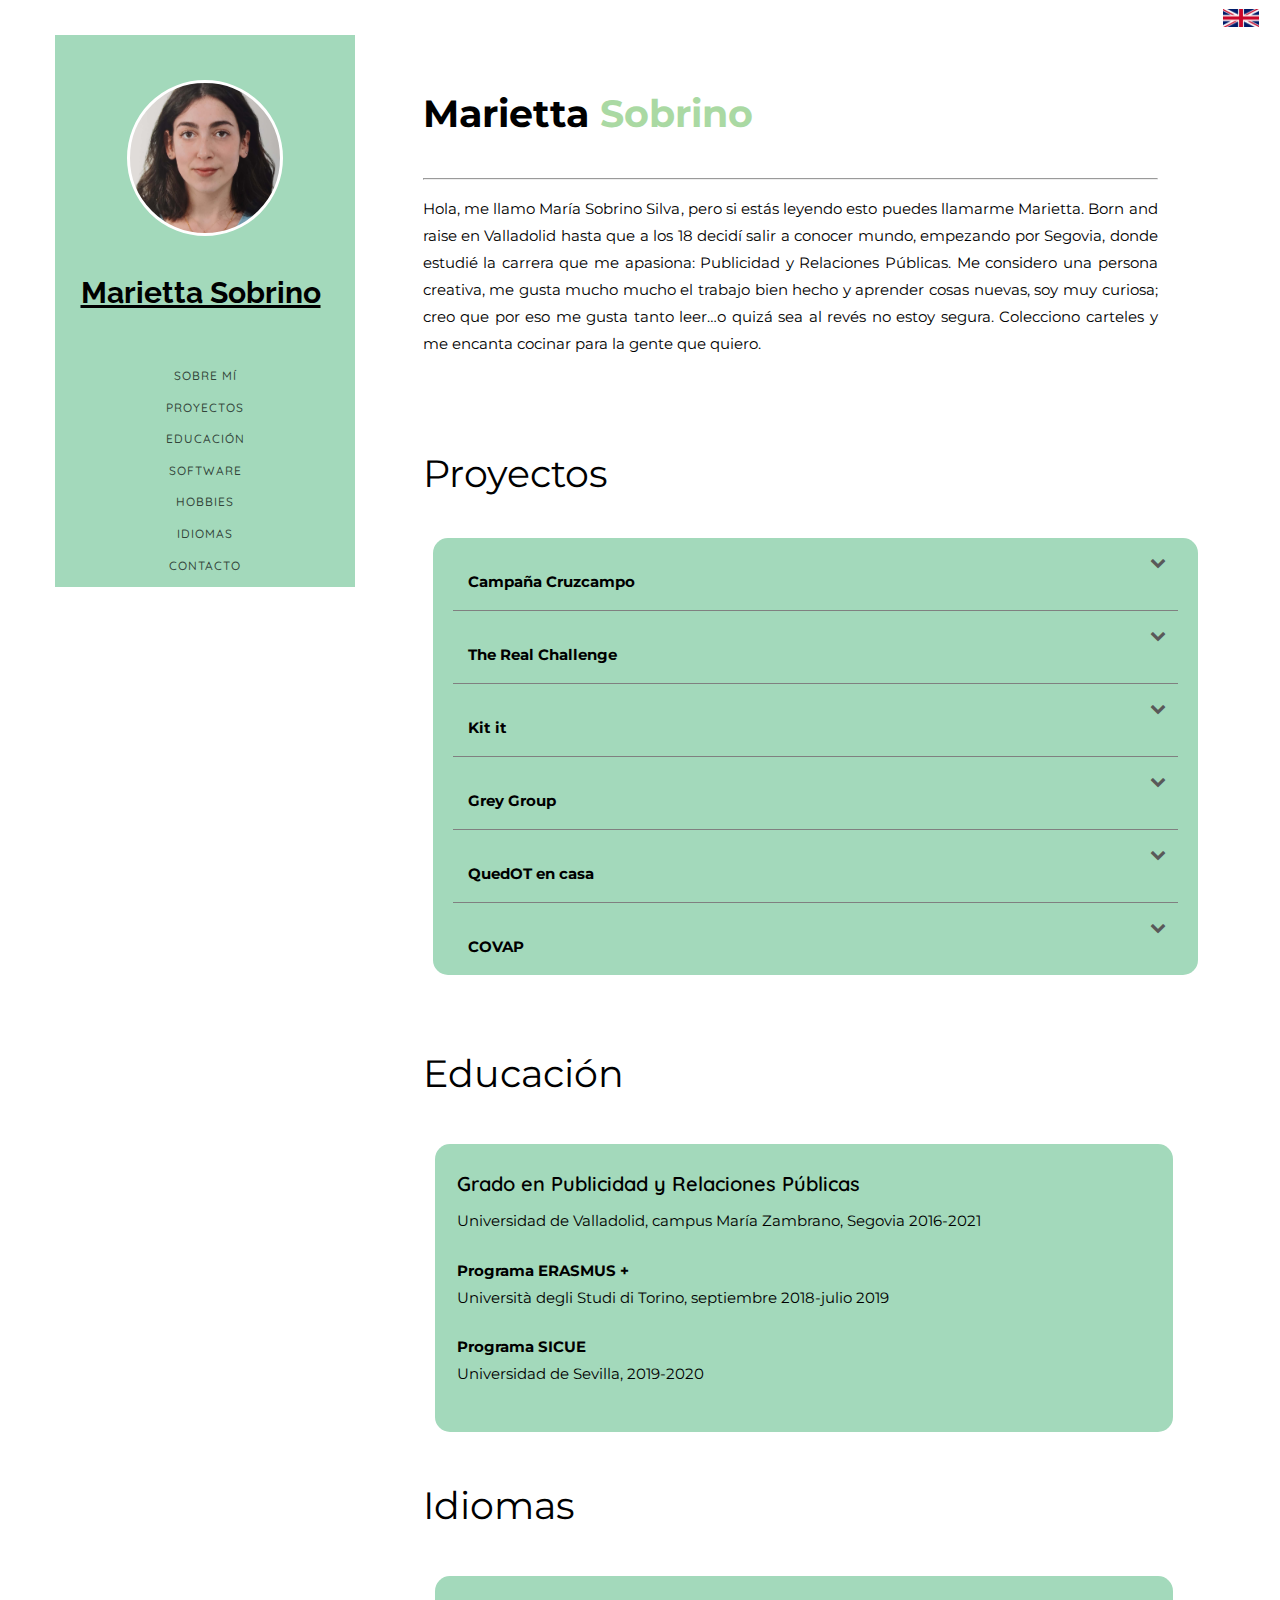
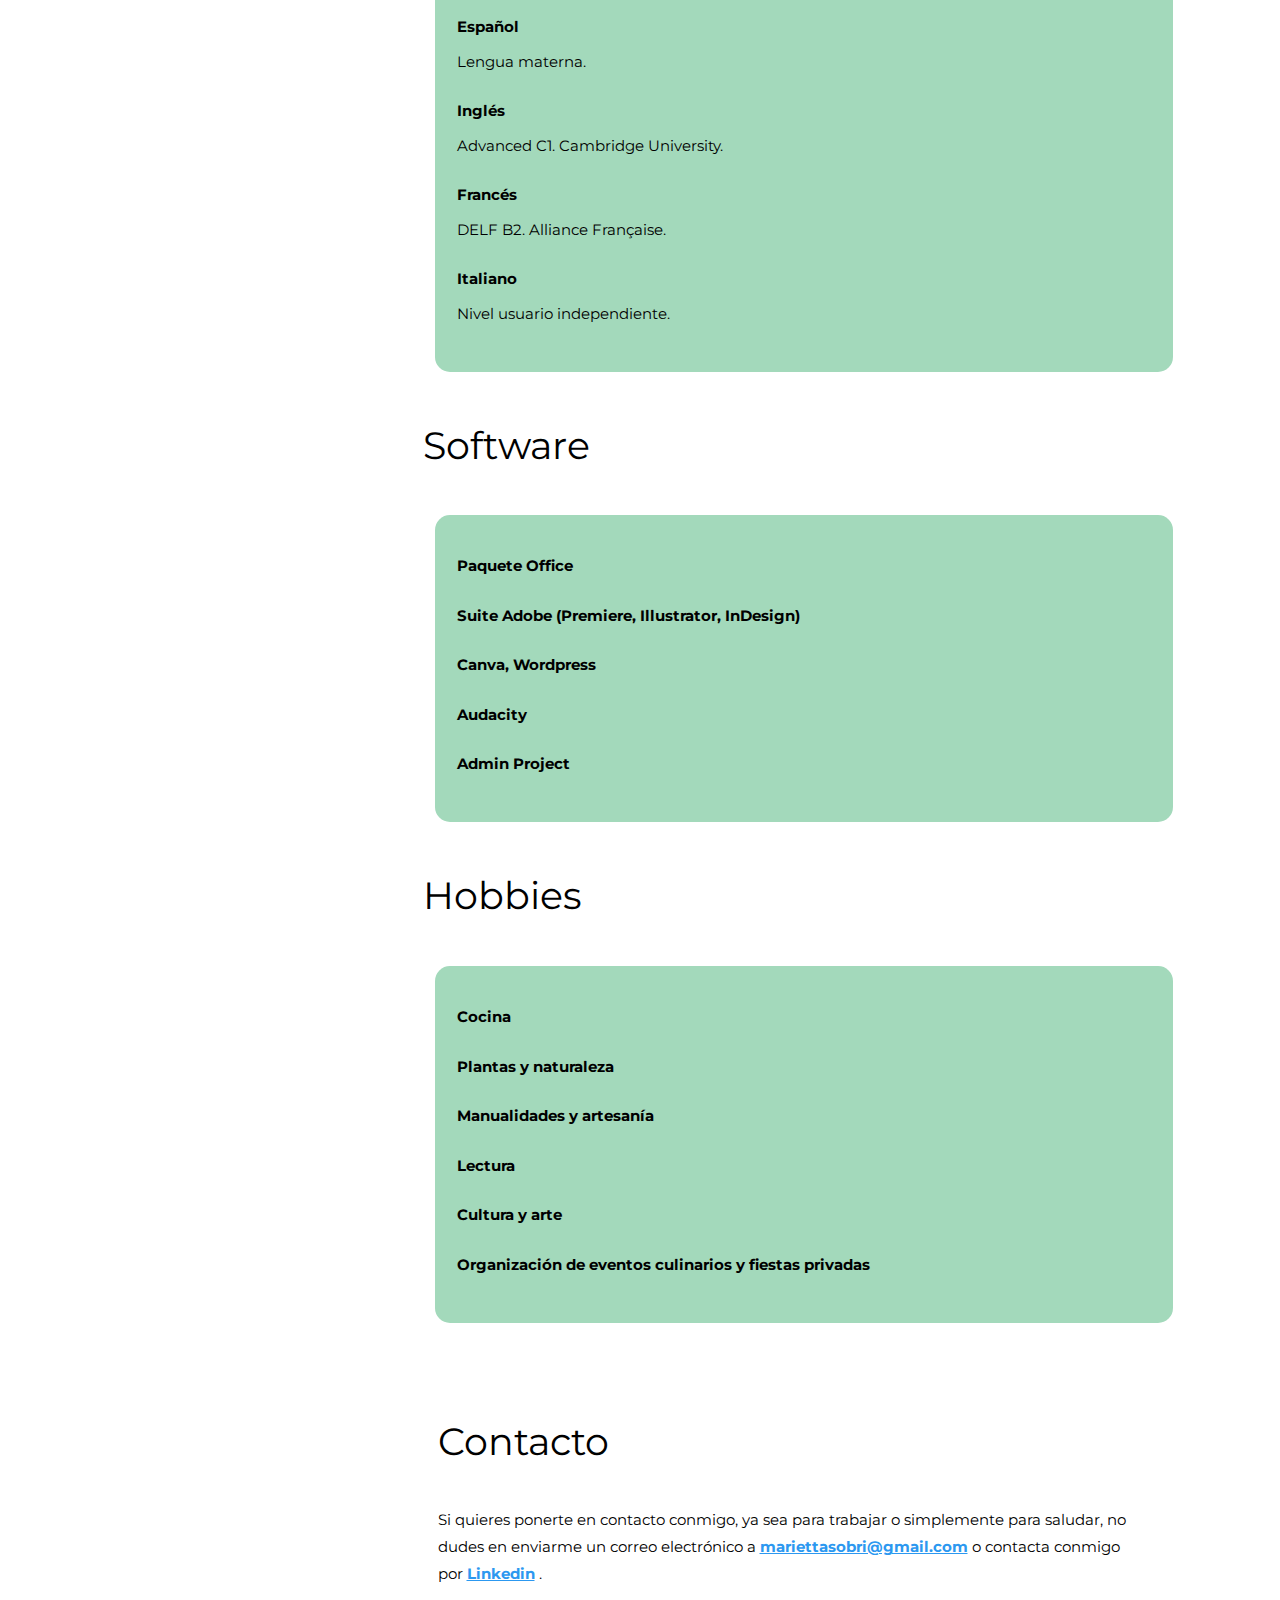
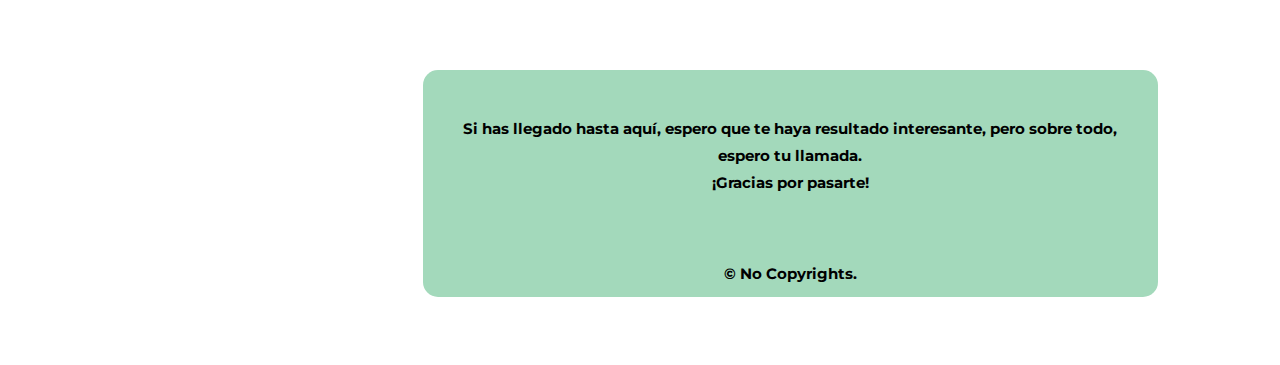
==== index.html @ 38717a54 "Update index.html" ====
<!DOCTYPE html>
<html>
    <head>
        <meta charset="utf-8" />
        <meta http-equiv="X-UA-Compatible" content="IE=edge" />
        <title>El portfolio de Marietta</title>
        <meta name="viewport" content="width=device-width, initial-scale=1" />
        <meta name="description" content="Portfolio webpage of Vinay Somawat" />
        <meta
            name="keywords"
            content="portfolio,website,personal website,github,projects,computer science and engineering"
        />
        <meta name="author" content="Marietta Sobrino" />
        <!--Social Media icons-->
        <link
            rel="stylesheet"
            href="https://cdnjs.cloudflare.com/ajax/libs/font-awesome/4.7.0/css/font-awesome.min.css"
        />
        <!-- Place favicon.ico and apple-touch-icon.png in the root directory -->
        <link rel="icon" type="image/png" href="/images/logo.png" />
        <link
            href="https://fonts.googleapis.com/css?family=Quicksand:300,400,500,700"
            rel="stylesheet"
        />
        <link
            href="https://fonts.googleapis.com/css?family=Playfair+Display:400,400i,700"
            rel="stylesheet"
        />
        <link
            href="https://fonts.googleapis.com/css?family=Montserrat|Open+Sans|Raleway&display=swap"
            rel="stylesheet"
        />
        <!-- Animate.css -->
        <link rel="stylesheet" href="css/animate.css" />
        <!-- Bootstrap  -->
        <link rel="stylesheet" href="css/bootstrap.css" />
        <!-- Theme style  -->
        <link rel="stylesheet" href="css/style.css" />
        <!-- Modernizr JS -->
        <script src="js/modernizr-2.6.2.min.js"></script>
        <!-----Google adsense code---->
        <script
            data-ad-client="ca-pub-2147632065762164"
            async
            src="https://pagead2.googlesyndication.com/pagead/js/adsbygoogle.js"
        ></script>
    </head>

    <body>
        <div style="float: right; padding-right: 1%">
            <a href="index-en.html"
                ><img height="18" width="36" src="images/uk_flag.png"
            /></a>
        </div>
        <div id="colorlib-page">
            <div class="container-wrap">
                <a
                    href="#"
                    class="js-colorlib-nav-toggle colorlib-nav-toggle"
                    data-toggle="collapse"
                    data-target="#navbar"
                    aria-expanded="false"
                    aria-controls="navbar"
                    ><i></i
                ></a>
                <!----Side bar--->
                <aside
                    id="colorlib-aside"
                    role="complementary"
                    class="border js-fullheight"
                >
                    <div class="text-center">
                        <div
                            class="author-img"
                            style="
                                background-image: url(images/IMG_-wl1xai.jpg);
                            "
                        ></div>
                        <h1 id="colorlib-logo">
                            <a href="https://mariettasobri.github.io"
                                >Marietta Sobrino</a
                            >
                        </h1>
                    </div>
                    <nav
                        id="colorlib-main-menu"
                        role="navigation"
                        class="navbar"
                        style="padding-top: 2em"
                    >
                        <div id="navbar" class="collapse">
                            <ul>
                                <li>
                                    <a href="#" data-nav-section="about"
                                        >Sobre mí</a
                                    >
                                </li>
                                <li>
                                    <a href="#" data-nav-section="projects"
                                        >Proyectos</a
                                    >
                                </li>
                                <li>
                                    <a href="#" data-nav-section="education"
                                        >Educación</a
                                    >
                                </li>
                                <li>
                                    <a href="#" data-nav-section="software"
                                        >Software</a
                                    >
                                </li>
                                <li>
                                  <a href="#" data-nav-section="hobbies"
                                      >Hobbies</a
                                  >
                              </li>
                              <li>
                                <a href="#" data-nav-section="languages"
                                    >Idiomas</a
                                >
                            </li>
                                <li>
                                    <a href="#" data-nav-section="contact"
                                        >Contacto</a
                                    >
                                </li>
                            </ul>
                        </div>
                    </nav>
                </aside>
                <!----- main page--------->
                <div id="colorlib-main">
                    <!---------------About me---------------------->
                    <section class="colorlib-about" data-section="about">
                        <div class="colorlib-narrow-content">
                            <div class="row">
                                <div class="col-md-12">
                                    <div
                                        class="row row-bottom-padded-sm animate-box"
                                        data-animate-effect="fadeInLeft"
                                    >
                                        <div class="col-md-12">
                                            <div class="about-desc">
                                                <h1>
                                                    <strong
                                                        >Marietta
                                                        <span
                                                            style="
                                                                color: #aad9a3;
                                                            "
                                                            >Sobrino</span
                                                        ></strong
                                                    >
                                                </h1>
                                                <hr />
                                                <p style="text-align: justify">
                                                    Hola, me llamo María Sobrino
                                                    Silva, pero si estás leyendo
                                                    esto puedes llamarme
                                                    Marietta. Born and raise en
                                                    Valladolid hasta que a los
                                                    18 decidí salir a conocer
                                                    mundo, empezando por
                                                    Segovia, donde estudié la
                                                    carrera que me apasiona:
                                                    Publicidad y Relaciones
                                                    Públicas. Me considero una
                                                    persona creativa, me gusta
                                                    mucho mucho el trabajo bien
                                                    hecho y aprender cosas
                                                    nuevas, soy muy curiosa;
                                                    creo que por eso me gusta
                                                    tanto leer…o quizá sea al
                                                    revés no estoy segura.
                                                    Colecciono carteles y me
                                                    encanta cocinar para la
                                                    gente que quiero.
                                                </p>
                                            </div>
                                        </div>
                                    </div>
                                </div>
                            </div>
                        </div>
                    </section>
                    <!--------------Projects---------------->
                    <section class="colorlib-skills" data-section="projects">
                        <div class="colorlib-narrow-content">
                            <div class="row">
                                <div
                                    class="col-md-6 col-md-offset-3 col-md-pull-3 animate-box"
                                    data-animate-effect="fadeInLeft"
                                >
                                    <div class="about-desc">
                                        <h1>Proyectos</h1>
                                    </div>
                                </div>
                            </div>
                            <div class="row" style="margin-left: 10px">
                                <ul
                                    id="accordion"
                                    class="accordion animate-box"
                                    data-animate-effect="fadeInRight"
                                >
                                    <li>
                                        <div class="link">
                                            <p style="margin-bottom: 0px">
                                                Campaña Cruzcampo
                                            </p>
                                            <i class="fa fa-chevron-down"></i>
                                        </div>
                                        <ul
                                            class="submenu mb-0"
                                            style="
                                                padding-left: 10px;
                                                padding-right: 20px;
                                            "
                                        >
                                            <li>
                                                <div>
                                                    <div
                                                        style="
                                                            margin-top: 3%;
                                                            margin-left: 1%;
                                                        "
                                                    >
                                                        <h4
                                                            class="mb-3"
                                                            style="
                                                                font-style: italic;
                                                            "
                                                        >
                                                            El agua de Andalucía
                                                        </h4>
                                                    </div>
                                                    <div
                                                        class="resume-item d-flex flex-column flex-md-row justify-content-between mb-3"
                                                    >
                                                        <div id="divMain">
                                                            <div
                                                                id="left-div"
                                                                class="resume-content"
                                                            >
                                                                <img
                                                                    style="
                                                                        float: left;
                                                                        border-radius: 15px;
                                                                    "
                                                                    width="200px;"
                                                                    class="img-fluid"
                                                                    src="images/cruzcampou.jpg"
                                                                />
                                                            </div>
                                                            <div
                                                                id="right-div"
                                                                class="resume-content"
                                                            >
                                                                <div
                                                                    class="subheading mb-0"
                                                                >
                                                                    <p
                                                                        style="
                                                                            text-align: justify;
                                                                        "
                                                                    >
                                                                        En la
                                                                        asignatura
                                                                        de
                                                                        Estrategias
                                                                        Discursivas
                                                                        en la
                                                                        Universidad
                                                                        de
                                                                        Sevilla
                                                                        el
                                                                        trabajo
                                                                        final
                                                                        consiste
                                                                        en la
                                                                        creación
                                                                        de una
                                                                        campaña
                                                                        completa
                                                                        para una
                                                                        marca ya
                                                                        existente,
                                                                        y el
                                                                        consiguiente
                                                                        análisis
                                                                        lingüístico
                                                                        de la
                                                                        misma.
                                                                        En este
                                                                        caso, la
                                                                        marca
                                                                        elegida
                                                                        es ni
                                                                        más ni
                                                                        menos
                                                                        que
                                                                        Cruzcampo,
                                                                        puro
                                                                        Andalucía.
                                                                        Sin
                                                                        embargo,
                                                                        todo el
                                                                        esfuerzo
                                                                        creativo
                                                                        se
                                                                        centra
                                                                        en dar
                                                                        una
                                                                        vuelta a
                                                                        esta
                                                                        relación
                                                                        que se
                                                                        forma
                                                                        automáticamente
                                                                        en
                                                                        nuestras
                                                                        mentes:
                                                                        Cruzcampo-Andalucía,
                                                                        Andalucía-fiesta.
                                                                    </p>
                                                                    <p
                                                                        style="
                                                                            text-align: justify;
                                                                        "
                                                                    >
                                                                        Tomando
                                                                        como
                                                                        base la
                                                                        campaña
                                                                        del 2009
                                                                        “Hecha
                                                                        de
                                                                        Andalucía”
                                                                        de
                                                                        Bassat
                                                                        Ogilvy,
                                                                        en esta
                                                                        reinterpretación
                                                                        de
                                                                        Andalucía
                                                                        se busca
                                                                        alejarse
                                                                        de esa
                                                                        estereotipada
                                                                        fiesta
                                                                        para
                                                                        encontrar
                                                                        la otra
                                                                        cara del
                                                                        sur.
                                                                        Esta
                                                                        Andalucía
                                                                        es mucho
                                                                        más que
                                                                        abanicos
                                                                        y tapeo,
                                                                        es su
                                                                        parte
                                                                        más
                                                                        natural
                                                                        y pura,
                                                                        es su
                                                                        agua; la
                                                                        misma
                                                                        que da
                                                                        ese
                                                                        sabor
                                                                        tan
                                                                        característico
                                                                        a los
                                                                        botellines
                                                                        de la
                                                                        marca.
                                                                        Es aquí
                                                                        donde
                                                                        entra en
                                                                        juego el
                                                                        compromiso
                                                                        Cruzcampo
                                                                        con su
                                                                        geografía
                                                                        y su
                                                                        medio
                                                                        ambiente,
                                                                        para
                                                                        reivindicar
                                                                        la
                                                                        pureza
                                                                        de su
                                                                        sabor,
                                                                        del
                                                                        “agua de
                                                                        Andalucía”;
                                                                        otro
                                                                        motivo
                                                                        de
                                                                        orgullo
                                                                        para
                                                                        esta
                                                                        tierra.
                                                                    </p>
                                                                    <p>
                                                                        Los
                                                                        objetivos
                                                                        marcados
                                                                        por la
                                                                        campaña
                                                                        fueron:
                                                                    </p>
                                                                    <ul
                                                                        class="lista"
                                                                        style="
                                                                            list-style-type: disc;
                                                                            padding-left: 37%;
                                                                        "
                                                                    >
                                                                        <li
                                                                            style="
                                                                                border-bottom: none;
                                                                                color: black;
                                                                                text-align: justify;
                                                                            "
                                                                        >
                                                                            Cambiar
                                                                            la
                                                                            visión
                                                                            del
                                                                            público
                                                                            respecto
                                                                            a
                                                                            Andalucía,
                                                                            añadiendo
                                                                            además
                                                                            de
                                                                            la
                                                                            fiesta
                                                                            y
                                                                            cultura,
                                                                            conceptos
                                                                            que
                                                                            giran
                                                                            en
                                                                            torno
                                                                            al
                                                                            agua
                                                                            y el
                                                                            medio
                                                                            ambiente.
                                                                        </li>
                                                                        <li
                                                                            style="
                                                                                border-bottom: none;
                                                                                text-align: justify;
                                                                                color: black;
                                                                            "
                                                                        >
                                                                            Concienciar
                                                                            de
                                                                            la
                                                                            importancia
                                                                            de
                                                                            mantener
                                                                            las
                                                                            aguas
                                                                            limpias.
                                                                        </li>
                                                                    </ul>
                                                                    <br />
                                                                    <p
                                                                        style="
                                                                            margin-left: 1%;
                                                                            text-align: justify;
                                                                        "
                                                                    >
                                                                        El agua
                                                                        es vida,
                                                                        somos un
                                                                        70% de
                                                                        agua. La
                                                                        cerveza
                                                                        Cruzcampo
                                                                        es una
                                                                        manera
                                                                        de
                                                                        disfrutar
                                                                        la vida,
                                                                        ahora es
                                                                        el “agua
                                                                        de
                                                                        Andalucía”;
                                                                        y
                                                                        nosotros
                                                                        un “70%
                                                                        Andalucía”.
                                                                    </p>
                                                                    <p
                                                                        style="
                                                                            margin-left: 1%;
                                                                        "
                                                                    >
                                                                        Haz
                                                                        click
                                                                        <a
                                                                            target="_blank"
                                                                            href="https://drive.google.com/file/d/1rYs9XSC2u2oOMCrQebTFEZU9n5R8P62f/view?usp=sharing"
                                                                            style="
                                                                                display: inline;
                                                                                color: blue;
                                                                                padding: 0;
                                                                            "
                                                                            >aquí</a
                                                                        >
                                                                        para
                                                                        escuchar
                                                                        la cuña.
                                                                    </p>
                                                                </div>
                                                                <div
                                                                    class="mb-0"
                                                                ></div>
                                                            </div>
                                                        </div>
                                                    </div>
                                                </div>
                                            </li>
                                            <br />
                                            <br />
                                        </ul>
                                    </li>
                                    <li>
                                        <div class="link">
                                            <p style="margin-bottom: 0px">
                                                The Real Challenge
                                            </p>
                                            <i class="fa fa-chevron-down"></i>
                                        </div>
                                        <ul
                                            class="submenu mb-0"
                                            style="
                                                padding-left: 10px;
                                                padding-right: 20px;
                                            "
                                        >
                                            <li>
                                                <div>
                                                    <div
                                                        style="
                                                            margin-top: 3%;
                                                            margin-left: 1%;
                                                        "
                                                    >
                                                        <h4
                                                            class="mb-3"
                                                            style="
                                                                font-style: italic;
                                                                margin-left: -1%;
                                                            "
                                                        >
                                                            El mayor reto es
                                                            quedarse en casa
                                                        </h4>
                                                    </div>
                                                    <div
                                                        class="resume-item d-flex flex-column flex-md-row justify-content-between mb-3"
                                                    >
                                                        <div id="divMain">
                                                            <div
                                                                id="left-div"
                                                                class="resume-content"
                                                            ></div>
                                                            <div
                                                                id="right-div"
                                                                class="resume-content"
                                                            >
                                                                <div
                                                                    class="subheading mb-0"
                                                                >
                                                                    <p
                                                                        style="
                                                                            text-align: justify;
                                                                        "
                                                                    >
                                                                        A
                                                                        principios
                                                                        de la
                                                                        pandemia,
                                                                        allá por
                                                                        marzo
                                                                        del
                                                                        2019,
                                                                        cuando
                                                                        los
                                                                        profesores
                                                                        aún no
                                                                        sabían
                                                                        que las
                                                                        dos
                                                                        semanas
                                                                        iniciales
                                                                        de
                                                                        confinamiento
                                                                        se
                                                                        alargarían
                                                                        durante
                                                                        meses,
                                                                        en una
                                                                        de las
                                                                        asignaturas
                                                                        de la
                                                                        Universidad
                                                                        de
                                                                        Sevilla
                                                                        nos
                                                                        mandaron
                                                                        crear un
                                                                        vídeo.
                                                                        No había
                                                                        muchas
                                                                        más
                                                                        instrucciones,
                                                                        sólo que
                                                                        debía
                                                                        ceñirse
                                                                        a la
                                                                        temática
                                                                        COVID-19:
                                                                        podía
                                                                        tratarse
                                                                        de un
                                                                        vídeo
                                                                        blog,
                                                                        una
                                                                        actividad
                                                                        para
                                                                        niños
                                                                        -un
                                                                        largo
                                                                        etcétera-
                                                                        o un
                                                                        vídeo
                                                                        corporativo
                                                                        de
                                                                        cualquier
                                                                        empresa
                                                                        o
                                                                        institución.
                                                                        Yo opté
                                                                        por esta
                                                                        última.
                                                                    </p>
                                                                    <p
                                                                        style="
                                                                            text-align: justify;
                                                                        "
                                                                    >
                                                                        &quot;The
                                                                        Real
                                                                        Challenge&quot;
                                                                        consiste
                                                                        en una
                                                                        campaña
                                                                        en
                                                                        formato
                                                                        vídeo
                                                                        para la
                                                                        aplicación
                                                                        de
                                                                        Instagram.
                                                                        Cuando
                                                                        el
                                                                        aburrimiento
                                                                        apenas
                                                                        comenzó
                                                                        a
                                                                        hacerse
                                                                        latente,
                                                                        miles de
                                                                        personas
                                                                        encontraron
                                                                        entretenimiento
                                                                        en las
                                                                        redes
                                                                        sociales,
                                                                        participando
                                                                        de retos
                                                                        virales
                                                                        que
                                                                        mantenían
                                                                        sus
                                                                        mentes
                                                                        distraídas
                                                                        unas
                                                                        horas.
                                                                        El vídeo
                                                                        que aquí
                                                                        presento
                                                                        se
                                                                        realizó
                                                                        en mi
                                                                        patio
                                                                        con la
                                                                        colaboración
                                                                        y
                                                                        esfuerzo
                                                                        de mis
                                                                        dos
                                                                        compañeros
                                                                        de piso
                                                                        -gracias
                                                                        Carmen y
                                                                        Juan-,
                                                                        pero la
                                                                        versión
                                                                        oficial
                                                                        que
                                                                        presentaría
                                                                        Instagram
                                                                        como
                                                                        anuncio
                                                                        en
                                                                        historias
                                                                        o posts
                                                                        estaría
                                                                        formada
                                                                        por
                                                                        fragmentos
                                                                        de retos
                                                                        de
                                                                        diferentes
                                                                        usuarios
                                                                        de la
                                                                        red
                                                                        social.
                                                                        El
                                                                        nombre
                                                                        de la
                                                                        campaña,
                                                                        como
                                                                        explica
                                                                        el claim
                                                                        al
                                                                        final,
                                                                        alude a
                                                                        tooodos
                                                                        los
                                                                        retos
                                                                        virales
                                                                        y pone
                                                                        el foco
                                                                        en el
                                                                        mayor
                                                                        reto de
                                                                        todos:
                                                                        quedarse
                                                                        en casa.
                                                                    </p>
                                                                    <iframe
                                                                        allowfullscreen="allowfullscreen"
                                                                        src="https://drive.google.com/file/d/1-CXmXJWvv4DDwIPhOXCEUxoouxejyeIB/preview"
                                                                        style="
                                                                            width: 100%;
                                                                        "
                                                                        width="640"
                                                                        height="480"
                                                                        allow="autoplay"
                                                                    ></iframe>
                                                                </div>
                                                                <div
                                                                    class="mb-0"
                                                                ></div>
                                                            </div>
                                                        </div>
                                                    </div>
                                                </div>
                                            </li>
                                            <br />
                                            <br />
                                        </ul>
                                    </li>
                                    <li>
                                        <div class="link">
                                            <p style="margin-bottom: 0px">
                                                Kit it
                                            </p>
                                            <i class="fa fa-chevron-down"></i>
                                        </div>
                                        <ul
                                            class="submenu mb-0"
                                            style="
                                                padding-left: 10px;
                                                padding-right: 20px;
                                            "
                                        >
                                            <li>
                                                <div>
                                                    <div
                                                        class="resume-item d-flex flex-column flex-md-row justify-content-between mb-3"
                                                    >
                                                        <div id="divMain">
                                                            <div
                                                                id="left-div"
                                                                class="resume-content"
                                                            >
                                                                <img
                                                                    style="
                                                                        float: left;
                                                                        border-radius: 15px;
                                                                    "
                                                                    width="300px;"
                                                                    class="img-fluid"
                                                                    src="images/kitit.png"
                                                                />
                                                            </div>
                                                            <div
                                                                id="right-div"
                                                                class="resume-content"
                                                            >
                                                                <div
                                                                    class="subheading mb-0"
                                                                    style="
                                                                        margin-top: 3%;
                                                                    "
                                                                >
                                                                    <p
                                                                        style="
                                                                            text-align: justify;
                                                                            margin-left: 2%;
                                                                        "
                                                                    >
                                                                        En
                                                                        segundo
                                                                        de
                                                                        carrera
                                                                        en
                                                                        Segovia,
                                                                        en la
                                                                        asignatura
                                                                        de
                                                                        Cultura
                                                                        e
                                                                        Identidad
                                                                        Corporativa
                                                                        tuvimos
                                                                        que
                                                                        crear,
                                                                        ni más
                                                                        ni
                                                                        menos,
                                                                        que un
                                                                        manual
                                                                        de
                                                                        identidad
                                                                        corporativa
                                                                        para una
                                                                        marca
                                                                        también
                                                                        inventada;
                                                                        lo cual
                                                                        supuso
                                                                        dos
                                                                        retos.
                                                                        Después
                                                                        de
                                                                        muchas
                                                                        cavilaciones,
                                                                        mi dupla
                                                                        y yo
                                                                        dimos
                                                                        con el
                                                                        producto
                                                                        perfecto:
                                                                        unos
                                                                        kits de
                                                                        emergencia
                                                                        para
                                                                        pequeñas
                                                                        emergencias.
                                                                        Y así
                                                                        nació
                                                                        Kit It.
                                                                        Celteiro,
                                                                        mi
                                                                        compañero,
                                                                        se
                                                                        encargó
                                                                        de toda
                                                                        la parte
                                                                        del
                                                                        diseño y
                                                                        yo
                                                                        redacté
                                                                        todo el
                                                                        manual.
                                                                    </p>
                                                                    <a
                                                                        target="_blank"
                                                                        href="https://drive.google.com/file/d/1dAmbToD-oy1Wd75o-8Rhf43n2l3pjdEK/view?usp=sharing"
                                                                        style="
                                                                            display: inline;
                                                                            margin-left: 2%;
                                                                            color: blue;
                                                                            padding: 0;
                                                                        "
                                                                        >He aquí
                                                                        el
                                                                        resultado.</a
                                                                    >
                                                                </div>
                                                                <div
                                                                    class="mb-0"
                                                                ></div>
                                                            </div>
                                                        </div>
                                                    </div>
                                                </div>
                                            </li>
                                            <br />
                                            <br />
                                        </ul>
                                    </li>
                                    <li>
                                        <div class="link">
                                            <p style="margin-bottom: 0px">
                                                Grey Group
                                            </p>
                                            <i class="fa fa-chevron-down"></i>
                                        </div>
                                        <ul
                                            class="submenu mb-0"
                                            style="
                                                padding-right: 20px;
                                                padding-left: 10px;
                                                margin-top: 3%;
                                            "
                                        >
                                            <li>
                                                <div>
                                                    <div
                                                        class="resume-item d-flex flex-column flex-md-row justify-content-between mb-3"
                                                    >
                                                        <div id="divMain">
                                                            <div
                                                                id="left-div"
                                                                class="resume-content"
                                                            >
                                                                <img
                                                                    style="
                                                                        float: left;
                                                                        border-radius: 15px;
                                                                    "
                                                                    width="300px;"
                                                                    class="img-fluid"
                                                                    src="images/grey.jpg"
                                                                />
                                                            </div>
                                                            <div
                                                                id="right-div"
                                                                class="resume-content"
                                                            >
                                                                <div
                                                                    class="subheading mb-0"
                                                                >
                                                                    <p
                                                                        style="
                                                                            text-align: justify;
                                                                            margin-left: 2%;
                                                                        "
                                                                    >
                                                                        Uno de
                                                                        los
                                                                        mayores
                                                                        trabajos
                                                                        de
                                                                        análisis
                                                                        y
                                                                        recopilación
                                                                        de datos
                                                                        que hice
                                                                        durante
                                                                        la
                                                                        carrera,
                                                                        a parte
                                                                        del TFG,
                                                                        fue
                                                                        sobre la
                                                                        agencia
                                                                        Grey
                                                                        para la
                                                                        asignatura
                                                                        de
                                                                        Estructura
                                                                        del
                                                                        Sistema
                                                                        Publicitario,
                                                                        también
                                                                        en
                                                                        Segovia.
                                                                        Por
                                                                        sorteo,
                                                                        nos tocó
                                                                        investigar
                                                                        a fondo
                                                                        durante
                                                                        todo el
                                                                        cuatrimestre
                                                                        a esta
                                                                        empresa.
                                                                    </p>
                                                                    <p
                                                                        style="
                                                                            margin-left: 2%;
                                                                        "
                                                                    >
                                                                        Haz
                                                                        click
                                                                        <a
                                                                            target="_blank"
                                                                            href="https://drive.google.com/file/d/1arVdlctqACoqIs2kNdRNnI5i7mEPcahP/view?usp=sharing"
                                                                            style="
                                                                                display: inline;
                                                                                color: blue;
                                                                                padding: 0;
                                                                            "
                                                                            >aquí</a
                                                                        >
                                                                        para
                                                                        acceder
                                                                        al
                                                                        trabajo.
                                                                    </p>
                                                                </div>
                                                                <div
                                                                    class="mb-0"
                                                                ></div>
                                                            </div>
                                                        </div>
                                                    </div>
                                                </div>
                                            </li>
                                            <br />
                                            <br />
                                        </ul>
                                    </li>
                                    <li>
                                        <div class="link">
                                            <p style="margin-bottom: 0px">
                                                QuedOT en casa
                                            </p>
                                            <i class="fa fa-chevron-down"></i>
                                        </div>
                                        <ul
                                            class="submenu mb-0"
                                            style="
                                                padding-left: 10px;
                                                padding-right: 20px;
                                            "
                                        >
                                            <li>
                                                <div>
                                                    <div
                                                        class="resume-item d-flex flex-column flex-md-row justify-content-between mb-3"
                                                    >
                                                        <div id="divMain">
                                                            <div
                                                                id="left-div"
                                                                class="resume-content"
                                                            ></div>
                                                            <div
                                                                id="right-div"
                                                                class="resume-content"
                                                            >
                                                                <div
                                                                    class="subheading mb-0"
                                                                >
                                                                    <p
                                                                        style="
                                                                            margin-top: 3%;
                                                                            text-align: justify;
                                                                        "
                                                                    >
                                                                        Durante
                                                                        la
                                                                        cuarentena
                                                                        también
                                                                        surge la
                                                                        iniciativa
                                                                        de
                                                                        Operación
                                                                        Triunfo
                                                                        #quedotencasa
                                                                        tras la
                                                                        cancelación
                                                                        del
                                                                        programa.
                                                                        En mi
                                                                        piso de
                                                                        estudiantes
                                                                        en
                                                                        Sevilla
                                                                        éramos
                                                                        fans del
                                                                        programa,
                                                                        en
                                                                        especial
                                                                        Menchu,
                                                                        que
                                                                        canta
                                                                        como los
                                                                        ángeles.
                                                                        Así que
                                                                        decidimos
                                                                        grabar
                                                                        un
                                                                        video,
                                                                        esta vez
                                                                        por
                                                                        ocio,
                                                                        para
                                                                        subirlo
                                                                        a las
                                                                        redes
                                                                        sociales
                                                                        y lograr
                                                                        que
                                                                        saliera
                                                                        en OT.
                                                                        Lástima
                                                                        que lo
                                                                        subiéramos
                                                                        el día
                                                                        que se
                                                                        cerraban
                                                                        las
                                                                        participaciones
                                                                        de esa
                                                                        semana,
                                                                        sino
                                                                        estoy
                                                                        segura
                                                                        de que
                                                                        este
                                                                        videoclip
                                                                        hubiera
                                                                        sido
                                                                        retransmitido
                                                                        en TVE.
                                                                        Aun así,
                                                                        en unas
                                                                        cuantas
                                                                        horas
                                                                        logramos
                                                                        unas
                                                                        cientos
                                                                        de
                                                                        visualizaciones
                                                                        en
                                                                        Youtube
                                                                        y de
                                                                        retweets
                                                                        en la
                                                                        cuenta
                                                                        de
                                                                        Carmen.
                                                                    </p>
                                                                    <iframe
                                                                        allowfullscreen="allowfullscreen"
                                                                        src="https://drive.google.com/file/d/18uZeUDIAX84x7Jfx7mQ4tDOZaznOyZWB/preview"
                                                                        style="
                                                                            width: 100%;
                                                                        "
                                                                        width="640"
                                                                        height="480"
                                                                        allow="autoplay"
                                                                    ></iframe>
                                                                </div>
                                                                <div
                                                                    class="mb-0"
                                                                ></div>
                                                            </div>
                                                        </div>
                                                    </div>
                                                </div>
                                            </li>
                                            <br />
                                            <br />
                                        </ul>
                                    </li>
                                    <li>
                                        <div class="link">
                                            <p style="margin-bottom: 0px">
                                                COVAP
                                            </p>
                                            <i class="fa fa-chevron-down"></i>
                                        </div>
                                        <ul
                                            class="submenu mb-0"
                                            style="
                                                padding-left: 10px;
                                                padding-right: 20px;
                                            "
                                        >
                                            <li>
                                                <div>
                                                    <div
                                                        class="resume-item d-flex flex-column flex-md-row justify-content-between mb-3"
                                                    >
                                                        <div id="divMain">
                                                            <div
                                                                id="left-div"
                                                                class="resume-content"
                                                            >
                                                                <img
                                                                    style="
                                                                        float: left;
                                                                        border-radius: 15px;
                                                                    "
                                                                    width="300px;"
                                                                    class="img-fluid"
                                                                    src="images/covap.png"
                                                                />
                                                            </div>
                                                            <div
                                                                id="right-div"
                                                                class="resume-content"
                                                            >
                                                                <div
                                                                    class="subheading mb-0"
                                                                >
                                                                    <p
                                                                        style="
                                                                            text-align: justify;
                                                                        "
                                                                    >
                                                                        Para
                                                                        otra
                                                                        asignatura
                                                                        de
                                                                        Cultura
                                                                        e
                                                                        Identidad
                                                                        Corporativa
                                                                        en la
                                                                        Universidad
                                                                        de
                                                                        Sevilla,
                                                                        tuvimos
                                                                        que
                                                                        crear
                                                                        una
                                                                        intranet
                                                                        para una
                                                                        empresa.
                                                                        Bueno,
                                                                        más que
                                                                        crear,
                                                                        digamos
                                                                        plantear.
                                                                        Elegimos
                                                                        COVAP,
                                                                        una
                                                                        cooperativa
                                                                        agraria
                                                                        muy
                                                                        famosa
                                                                        en
                                                                        Andalucía
                                                                        y
                                                                        desarrollé
                                                                        esta
                                                                        intranet,
                                                                        un poco
                                                                        básica
                                                                        pero
                                                                        bastante
                                                                        completa.
                                                                    </p>
                                                                    <p
                                                                        style="
                                                                            margin-left: 1%;
                                                                        "
                                                                    >
                                                                        Haz
                                                                        click
                                                                        <a
                                                                            target="_blank"
                                                                            href="https://covap41074889.wordpress.com/"
                                                                            style="
                                                                                display: inline;
                                                                                color: blue;
                                                                                padding: 0;
                                                                            "
                                                                            >aquí</a
                                                                        >
                                                                        para
                                                                        acceder
                                                                        a la
                                                                        intranet.
                                                                    </p>
                                                                </div>
                                                                <div
                                                                    class="mb-0"
                                                                ></div>
                                                            </div>
                                                        </div>
                                                    </div>
                                                </div>
                                            </li>
                                            <br />
                                            <br />
                                        </ul>
                                    </li>
                                </ul>
                            </div>
                        </div>
                    </section>
                    <!---------------Education----------->
                    <section
                        class="colorlib-education"
                        data-section="education"
                    >
                        <div class="colorlib-narrow-content">
                            <div class="row">
                                <div
                                    class="col-md-6 col-md-offset-3 col-md-pull-3 animate-box"
                                    data-animate-effect="fadeInLeft"
                                >
                                    <div class="about-desc">
                                        <h1>Educación</h1>
                                    </div>
                                </div>
                            </div>
                            <div class="row">
                                <div class="col-md-12" style="padding-right: 0">
                                    <div
                                        class="timeline-centered"
                                        style="
                                            margin-left: -58px;
                                            margin-right: -15px;
                                        "
                                    >
                                        <article
                                            class="timeline-entry animate-box"
                                            data-animate-effect="fadeInLeft"
                                        >
                                            <div class="timeline-entry-inner">
                                                <div class="timeline-label">
                                                    <h2>
                                                        Grado en Publicidad y
                                                        Relaciones Públicas
                                                    </h2>
                                                    <p
                                                        style="
                                                            margin-top: -15px;
                                                        "
                                                    >
                                                        Universidad de
                                                        Valladolid, campus María
                                                        Zambrano, Segovia
                                                        2016-2021
                                                    </p>
                                                    <p>
                                                        <strong
                                                            >Programa ERASMUS
                                                            +</strong
                                                        ><br />Università degli
                                                        Studi di Torino,
                                                        septiembre 2018-julio
                                                        2019
                                                    </p>
                                                    <p>
                                                        <strong
                                                            >Programa
                                                            SICUE</strong
                                                        ><br />Universidad de
                                                        Sevilla, 2019-2020
                                                    </p>
                                                    <p></p>
                                                </div>
                                            </div>
                                        </article>
                                    </div>
                                </div>
                            </div>
                        </div>
                    </section>
                    <!---------------Languages---------->
                    <section
                        class="colorlib-languages"
                        data-section="languages"
                    >
                        <div class="colorlib-narrow-content">
                            <div class="row">
                                <div
                                    class="col-md-6 col-md-offset-3 col-md-pull-3 animate-box"
                                    data-animate-effect="fadeInLeft"
                                >
                                    <div class="about-desc">
                                        <h1>Idiomas</h1>
                                    </div>
                                </div>
                            </div>
                            <div class="row">
                                <div class="col-md-12" style="padding-right: 0">
                                    <div
                                        class="timeline-centered"
                                        style="
                                            margin-left: -58px;
                                            margin-right: -15px;
                                        "
                                    >
                                        <article
                                            class="timeline-entry animate-box"
                                            data-animate-effect="fadeInLeft"
                                        >
                                            <div class="timeline-entry-inner">
                                                <div class="timeline-label">
                                                    <p><strong>Español</strong></p>
                                                    <p
                                                        style="
                                                            margin-top: -15px;
                                                        "
                                                    >
                                                        Lengua materna.
                                                    </p>
                                                    <p><strong>Inglés</strong></p>
                                                    <p
                                                        style="
                                                            margin-top: -15px;
                                                        "
                                                    >
                                                    Advanced C1. Cambridge University.
                                                    </p>
                                                    <p><strong>Francés</strong></p>
                                                    <p
                                                        style="
                                                            margin-top: -15px;
                                                        "
                                                    >
                                                    DELF B2. Alliance Française.
                                                    </p>
                                                    <p><strong>Italiano</strong></p>
                                                    <p
                                                        style="
                                                            margin-top: -15px;
                                                        "
                                                    >
                                                        Nivel usuario independiente.
                                                    </p>
                                                </div>
                                            </div>
                                        </article>
                                    </div>
                                </div>
                            </div>
                        </div>
                    </section>
                    <!---------------Software---------->
                    <section
                        class="colorlib-software"
                        data-section="software"
                    >
                        <div class="colorlib-narrow-content">
                            <div class="row">
                                <div
                                    class="col-md-6 col-md-offset-3 col-md-pull-3 animate-box"
                                    data-animate-effect="fadeInLeft"
                                >
                                    <div class="about-desc">
                                        <h1>Software</h1>
                                    </div>
                                </div>
                            </div>
                            <div class="row">
                                <div class="col-md-12" style="padding-right: 0">
                                    <div
                                        class="timeline-centered"
                                        style="
                                            margin-left: -58px;
                                            margin-right: -15px;
                                        "
                                    >
                                        <article
                                            class="timeline-entry animate-box"
                                            data-animate-effect="fadeInLeft"
                                        >
                                            <div class="timeline-entry-inner">
                                                <div class="timeline-label">
                                                    <p><strong>Paquete Office</strong></p>
                                                    <p><strong>Suite Adobe (Premiere, Illustrator, InDesign)</strong></p>
                                                    <p><strong>Canva, Wordpress</strong></p>
                                                    <p><strong>Audacity</strong></p>
                                                    <p><strong>Admin Project</strong></p>
                                                </div>
                                            </div>
                                        </article>
                                    </div>
                                </div>
                            </div>
                        </div>
                    </section>
                    <!---------------Hobbies---------->
                    <section
                        class="colorlib-hobbies"
                        data-section="hobbies"
                    >
                        <div class="colorlib-narrow-content">
                            <div class="row">
                                <div
                                    class="col-md-6 col-md-offset-3 col-md-pull-3 animate-box"
                                    data-animate-effect="fadeInLeft"
                                >
                                    <div class="about-desc">
                                        <h1>Hobbies</h1>
                                    </div>
                                </div>
                            </div>
                            <div class="row">
                                <div class="col-md-12" style="padding-right: 0">
                                    <div
                                        class="timeline-centered"
                                        style="
                                            margin-left: -58px;
                                            margin-right: -15px;
                                        "
                                    >
                                        <article
                                            class="timeline-entry animate-box"
                                            data-animate-effect="fadeInLeft"
                                        >
                                            <div class="timeline-entry-inner">
                                                <div class="timeline-label">
                                                    <p><strong>Cocina</strong></p>
                                                    <p><strong>Plantas y naturaleza</strong></p>
                                                    <p><strong>Manualidades y artesanía</strong></p>
                                                    <p><strong>Lectura</strong></p>
                                                    <p><strong>Cultura y arte</strong></p>
                                                    <p><strong>Organización de eventos culinarios y fiestas privadas</strong></p>
                                                </div>
                                            </div>
                                        </article>
                                    </div>
                                </div>
                            </div>
                        </div>
                    </section>
                    <!--Contact-->
                    <section class="colorlib-contact" data-section="contact">
                        <div class="colorlib-narrow-content">
                            <div class="row" style="padding: 0 1em">
                                <div class="col-md-12">
                                    <div
                                        class="row row-bottom-padded-sm animate-box"
                                        data-animate-effect="fadeInLeft"
                                    >
                                        <div class="about-desc">
                                            <h1>Contacto</h1>
                                        </div>
                                        <p>
                                            Si quieres ponerte en contacto
                                            conmigo, ya sea para trabajar o
                                            simplemente para saludar, no dudes
                                            en enviarme un correo electrónico a
                                            <strong
                                                ><a
                                                    href="mailto: mariettasobri@gmail.com"
                                                    >mariettasobri@gmail.com</a
                                                ></strong
                                            >
                                            o contacta conmigo por
                                            <strong
                                                ><a
                                                    href="https://www.linkedin.com/in/marietta-sobrino-silva/"
                                                    >Linkedin</a
                                                ></strong
                                            >
                                            .
                                        </p>
                                    </div>
                                </div>
                            </div>
                        </div>
                    </section>
                    <!---------------Footer------------->
                    <section
                        class="colorlib-footer"
                        data-section="footer"
                        style="padding-bottom: 3em"
                    >
                        <div class="colorlib-narrow-content">
                            <div class="row">
                                <div class="col-md-12">
                                    <div
                                        class="row row-bottom-padded-sm animate-box"
                                        data-animate-effect="fadeInLeft"
                                    >
                                        <div class="hire">
                                            <p style="text-align: center">
                                                <strong
                                                    >Si has llegado hasta aquí,
                                                    espero que te haya resultado
                                                    interesante, pero sobre
                                                    todo, espero tu llamada.<br />¡Gracias
                                                    por pasarte!</strong
                                                >
                                            </p>
                                            <br />
                                            <p
                                                style="
                                                    text-align: center;
                                                    margin-bottom: -20px;
                                                "
                                            >
                                                <strong
                                                    >&copy; No
                                                    Copyrights.</strong
                                                >
                                            </p>
                                        </div>
                                    </div>
                                </div>
                            </div>
                        </div>
                    </section>
                </div>
            </div>
        </div>
        <!-- jQuery -->
        <script src="js/jquery.min.js"></script>
        <!-- jQuery Easing -->
        <script src="js/jquery.easing.1.3.js"></script>
        <!-- Bootstrap -->
        <script src="js/bootstrap.min.js"></script>
        <!-- Waypoints -->
        <script src="js/jquery.waypoints.min.js"></script>
        <!-- Flexslider -->
        <script src="js/jquery.flexslider-min.js"></script>
        <!-- Counters -->
        <script src="js/jquery.countTo.js"></script>
        <!-- MAIN JS -->
        <script src="js/main.js"></script>
        <!--canvas js--->
        <script src="js/canvas.js"></script>
    </body>
</html>
---- css/style.css ----
@font-face {
  font-family: 'icomoon';
  src: url("../fonts/icomoon/icomoon.eot?srf3rx");
  src: url("../fonts/icomoon/icomoon.eot?srf3rx#iefix") format("embedded-opentype"), url("../fonts/icomoon/icomoon.ttf?srf3rx") format("truetype"), url("../fonts/icomoon/icomoon.woff?srf3rx") format("woff"), url("../fonts/icomoon/icomoon.svg?srf3rx#icomoon") format("svg");
  font-weight: normal;
  font-style: normal; }

/* =======================================================
*
* 	Template Style 
*	Edit this section
*
* ======================================================= */
body {
  font-family: "Quicksand", Arial, sans-serif;
  font-weight: 400;
  font-size: 15px;
  line-height: 1.8;
  color: rgba(0, 0, 0, 0.7); }
  @media screen and (max-width: 992px) {
    body {
      font-size: 16px; } 
      h2,h4 {
          text-align: center;
      }
canvas {
  background: #EEE;
  position: fixed;
  top: 0;
  left: 0;
}}
canvas {
  background: #EEE;
  position: fixed;
  top: 0;
  left: 0;
}

a {
  color: #2c98f0;
  -webkit-transition: 0.5s;
  -o-transition: 0.5s;
  transition: 0.5s; }
  a:hover, a:active, a:focus {
    color: #2c98f0;
    outline: none;
    text-decoration: none !important; }

p {
  margin-bottom: 1.5em;
    color: black;
    font-family: 'Montserrat', sans-serif;
}
x{
    margin-bottom: 1.5em;
    background-color:darkkhaki;
    color: black;
    backface-visibility: visible;
}

h1, h5, h6 {
  color: #000;
  font-family: "Playfair Display", Georgia, serif;
  font-weight: 400;
  margin: 0 0 30px 0; }

h2{
    color: #000;
  font-family: "Playfair Display", Georgia, serif;
  font-weight: 200;
  margin: 0 0 20px 0;
}
h3{
    color: #000;
  font-family: "Playfair Display", Georgia, serif;
  font-weight: 200;
  margin: 0 0 30px 0;
}
h4 {
  color: #000;
  font-family: 'Montserrat', sans-serif;
  font-weight: 300;
    font-size: 15px;
  margin: 0 0 30px 0; }

figure {
  margin-bottom: 2.5em;
  float: left;
  width: 100%; }
  figure figcaption {
    font-size: 16px;
    width: 80%;
    margin: 20px auto 0px auto;
    color: #b3b3b3;
    font-style: italic;
    font-family: "Quicksand", Arial, sans-serif; }
    @media screen and (max-width: 480px) {
      figure figcaption {
        width: 100%; } }

::-webkit-selection {
  color: #fff;
  background: #2c98f0; }

::-moz-selection {
  color: #fff;
  background: #2c98f0; }

::selection {
  color: #fff;
  background: #2c98f0; }

#colorlib-page {
  width: 100%;
  overflow: hidden;
  position: relative; }

#colorlib-aside {
  padding-top: 3em;
  padding-bottom: 1px;
  float:left;
  width: 300px;
  position: fixed;
  z-index: 1001;
    background-color: #A3D9BB;
  -webkit-transition: 0.5s;
  -o-transition: 0.5s;
  transition: 0.5s; }
  @media screen and (max-width: 768px) {
    #colorlib-aside {
      width: 300px;
      -moz-transform: translateX(-300px);
      -webkit-transform: translateX(-300px);
      -ms-transform: translateX(-300px);
      -o-transform: translateX(-300px);
      transform: translateX(-300px);
      padding-top: 4em;
	  background-color: #A3D9BB;
        height: auto;
      } 
      .resume-content img {
          width: 100%;
           margin:0 0px;
          float: left;
      }
}

.resume-content img {
           margin:0 10px;
      }
  #colorlib-aside .author-img {
    width: 150px;
    height: 150px;
    margin: 0 auto;
    margin-bottom: 30px;
    -webkit-border-radius: 50%;
    -moz-border-radius: 50%;
    -ms-border-radius: 50%;
    border-radius: 50%;
    border: 3px solid white;}
#colorlib-aside h1{
    color: #000;
  font-family: 'Raleway', sans-serif;
}
  #colorlib-aside .position {
    display: block;
    margin-bottom: 2em;
    font-size: 12px;
    text-transform: uppercase; }
  #colorlib-aside #colorlib-logo {
    text-align: right;
    font-weight: 700;
    font-size: 30px;
    margin-bottom: .5em;
    display: block;
    width: 100%; }
    #colorlib-aside #colorlib-logo a {
      display: block;
      text-align: center;
      color: #000;
      padding-right: .3em;}
  #colorlib-aside #colorlib-main-menu {
    display: block;
    width: 100%; }
    #colorlib-aside #colorlib-main-menu .collapse {
      display: block !important; }
    #colorlib-aside #colorlib-main-menu ul {
      text-align: center;
      margin: 0;
      padding: 0; }
      @media screen and (max-width: 768px) {
        #colorlib-aside #colorlib-main-menu ul {
          margin: 0 0 2em 0; } }
      #colorlib-aside #colorlib-main-menu ul li {
        margin: 0 0 10px 0;
        padding: 0;
        list-style: none;
        font-size: 12px;
        font-weight: 500;
        text-transform: uppercase;
        letter-spacing: 1px; }
        #colorlib-aside #colorlib-main-menu ul li a {
          color: rgba(0, 0, 0, 0.7);
          text-decoration: none;
          position: relative;
          padding: 10px 0;
          font-family: "Quicksand", Arial, sans-serif;
          -webkit-transition: 0.3s;
          -o-transition: 0.3s;
          transition: 0.3s; }
          #colorlib-aside #colorlib-main-menu ul li a:after {
            content: "";
            position: absolute;
            height: 1px;
            bottom: 7px;
            left: 0;
            right: 0;
            background-color: #2c98f0;
            visibility: hidden;
            -webkit-transform: scaleX(0);
            -moz-transform: scaleX(0);
            -ms-transform: scaleX(0);
            -o-transform: scaleX(0);
            transform: scaleX(0);
            -webkit-transition: all 0.3s cubic-bezier(0.175, 0.885, 0.32, 1.275);
            -moz-transition: all 0.3s cubic-bezier(0.175, 0.885, 0.32, 1.275);
            -ms-transition: all 0.3s cubic-bezier(0.175, 0.885, 0.32, 1.275);
            -o-transition: all 0.3s cubic-bezier(0.175, 0.885, 0.32, 1.275);
            transition: all 0.3s cubic-bezier(0.175, 0.885, 0.32, 1.275); }
          #colorlib-aside #colorlib-main-menu ul li a:hover {
            text-decoration: none;
            color: black; }
            #colorlib-aside #colorlib-main-menu ul li a:hover:after {
              visibility: visible;
              -webkit-transform: scaleX(1);
              -moz-transform: scaleX(1);
              -ms-transform: scaleX(1);
              -o-transform: scaleX(1);
              transform: scaleX(1); }
        #colorlib-aside #colorlib-main-menu ul li.active a {
          color: #2c98f0; }
          #colorlib-aside #colorlib-main-menu ul li.active a:after {
            visibility: visible;
            -webkit-transform: scaleX(1);
            -moz-transform: scaleX(1);
            -ms-transform: scaleX(1);
            -o-transform: scaleX(1);
            transform: scaleX(1); }
  #colorlib-aside .colorlib-footer {
    font-size: 20px;
    text-align: center;
    font-weight: 400;
    color: rgba(0, 0, 0, 0.5);
    padding: 0 20px;
    width: 100%;}
    @media screen and (max-width: 768px) {
      #colorlib-aside .colorlib-footer {
        position: fixed;
        height: auto;} }
    #colorlib-aside .colorlib-footer span {
      display: block;}
    #colorlib-aside .colorlib-footer ul {
      padding: 0 20px;
      margin: 0 0 10px 0; }
      #colorlib-aside .colorlib-footer ul li {
        padding: 0 20px;
        margin: 0 0 10px 0;
        display: inline;
        list-style: none; }
#colorlib-aside .colorlib-footer h3 {
    font-family:inherit;
          padding: 4px; }
#colorlib-aside .colorlib-footer h3 a
{
    color: #FF722C;
    font-size: 18px;
}
#rcorners2 {
    border-radius: 15px;
  background: black;
  padding: 20px; 
  width: 50%;
  height: 40px; 
}
        #colorlib-aside .colorlib-footer ul li a {
          color: rgba(255, 255, 255, 0.3);
          padding: 4px; }
          #colorlib-aside .colorlib-footer ul li a:hover, #colorlib-aside .colorlib-footer ul li a:active, #colorlib-aside .colorlib-footer ul li a:focus {
            text-decoration: none;
            outline: none;
            color: black; }

.container-wrap {
  max-width: 1170px;
  margin: 0 auto; }

#colorlib-main {
  width: calc(100% - 300px);
  float: right;
  -webkit-transition: 0.5s;
  -o-transition: 0.5s;
  transition: 0.5s; }
  @media screen and (max-width: 768px) {
    #colorlib-main {
      width: 100%;
      padding: 0 1em; } }

#colorlib-hero {
  min-height: 500px;
  background: #fff url(../images/loader.gif) no-repeat center center;
  width: 100%;
  float: left;
  margin-bottom: 10em;
  clear: both; }
  #colorlib-hero .flexslider {
    border: none;
    z-index: 1;
    margin-bottom: 0; }
    #colorlib-hero .flexslider .slides {
      position: relative;
      overflow: visible; }
      #colorlib-hero .flexslider .slides li {
        background-repeat: no-repeat;
        background-size: cover;
        background-position: bottom center;
        min-height: 400px;
        position: relative; }
    #colorlib-hero .flexslider .flex-control-nav {
      bottom: 20px;
      z-index: 1000;
      left: 20px;
      float: left;
      width: auto; }
      @media screen and (max-width: 768px) {
        #colorlib-hero .flexslider .flex-control-nav {
          right: 20px;
          top: 100px; } }
      #colorlib-hero .flexslider .flex-control-nav li {
        display: block;
        margin-bottom: 10px; }
        #colorlib-hero .flexslider .flex-control-nav li a {
          background: rgba(0, 0, 0, 0.5);
          -webkit-box-shadow: none;
          box-shadow: none;
          width: 12px;
          height: 12px;
          cursor: pointer; }
          #colorlib-hero .flexslider .flex-control-nav li a.flex-active {
            cursor: pointer;
            background: transparent;
            border: 2px solid #2c98f0; }
    #colorlib-hero .flexslider .flex-direction-nav {
      display: none; }
    #colorlib-hero .flexslider .slider-text {
      display: table;
      opacity: 0;
      min-height: 500px;
      z-index: 9; }
      #colorlib-hero .flexslider .slider-text > .slider-text-inner {
        display: table-cell;
        vertical-align: middle;
        min-height: 700px;
        padding: 2.5em;
        position: relative; }
        @media screen and (max-width: 768px) {
          #colorlib-hero .flexslider .slider-text > .slider-text-inner {
            text-align: center; } }
        #colorlib-hero .flexslider .slider-text > .slider-text-inner h1, #colorlib-hero .flexslider .slider-text > .slider-text-inner h2 {
          margin: 0;
          padding: 0;
          color: black;
          font-family: "Playfair Display", Georgia, serif; }
        #colorlib-hero .flexslider .slider-text > .slider-text-inner h1 {
          margin-bottom: 20px;
          font-size: 60px;
          line-height: 1.3;
          font-weight: 700; }
          @media screen and (max-width: 768px) {
            #colorlib-hero .flexslider .slider-text > .slider-text-inner h1 {
              font-size: 28px; } }
        #colorlib-hero .flexslider .slider-text > .slider-text-inner h2 {
          font-size: 10px;
          line-height: 1.5;
          margin-bottom: 30px;
          font-weight: 300;
          font-family: "Quicksand", Arial, sans-serif; }
          #colorlib-hero .flexslider .slider-text > .slider-text-inner h2 a {
            color: rgba(44, 152, 240, 0.8);
            border-bottom: 1px solid rgba(44, 152, 240, 0.7); }
        #colorlib-hero .flexslider .slider-text > .slider-text-inner .heading-section {
          font-size: 50px; }
          @media screen and (max-width: 768px) {
            #colorlib-hero .flexslider .slider-text > .slider-text-inner .heading-section {
              font-size: 30px; } }
        #colorlib-hero .flexslider .slider-text > .slider-text-inner s
.colorlib-lead {
          font-size: 20px;
          color: #fff; }
        #colorlib-hero .flexslider .slider-text > .slider-text-inner p {
          margin-bottom: 0; }
        #colorlib-hero .flexslider .slider-text > .slider-text-inner .btn {
          font-size: 12px;
          text-transform: uppercase;
          letter-spacing: 2px;
          color: #000;
          padding: 10px 15px !important;
          border: none;
          font-weight: 400; }
          #colorlib-hero .flexslider .slider-text > .slider-text-inner .btn.btn-learn {
            color: #000;
            border: 1px solid #000;
            background: transparent !important; }
            #colorlib-hero .flexslider .slider-text > .slider-text-inner .btn.btn-learn:hover {
              background: transparent !important;
              border: 1px solid #000 !important; }
          @media screen and (max-width: 768px) {
            #colorlib-hero .flexslider .slider-text > .slider-text-inner .btn {
              width: 100%; } }

@media screen and (max-width: 768px) {
            article.timeline-entry {
              padding-right: 17px; } }

.lista{
  list-style-type: disc;
  padding-left: 37%;
}

@media screen and (max-width: 768px) {
  .lista {
    list-style-type: disc;
    padding-left: 12%;
  }}

body.offcanvas {
  overflow-x: hidden; }
  body.offcanvas #colorlib-aside {
    -moz-transform: translateX(0);
    -webkit-transform: translateX(0);
    -ms-transform: translateX(0);
    -o-transform: translateX(0);
    transform: translateX(0);
    width: 300px;
    background-color: #A3D9BB;
    z-index: 999;
    position: fixed; }
  body.offcanvas #colorlib-main, body.offcanvas .colorlib-nav-toggle {
    top: 0;
    -moz-transform: translateX(300px);
    -webkit-transform: translateX(300px);
    -ms-transform: translateX(300px);
    -o-transform: translateX(300px);
    transform: translateX(300px); }

.colorlib-narrow-content {
  padding: 0 4.5em; }
  @media screen and (max-width: 878px) {
    .colorlib-narrow-content {
        width: 100%;
      padding: 0 1em; } }

.no-gutters {
  margin: 0;
  padding: 0; }

.colorlib-experience,
.colorlib-skills,
.colorlib-education,
.colorlib-blog,
.colorlib-work,
.colorlib-about,
.colorlib-installation,
.colorlib-services,
.colorlib-footer,
.colorlib-contact{
  padding-top: 3em;
  padding-bottom: 0em;
  clear: both;
  width: 100%;
  display: block; }
  @media screen and (max-width: 768px) {
    .colorlib-experience,
    .colorlib-skills,
    .colorlib-education,
    .colorlib-blog,
    .colorlib-work,
    .colorlib-about,
    .colorlib-installation,
    .colorlib-services,
      .colorlib-contact{
      padding-top: 2em;
      padding-bottom: 0em; } }


#colorlib-footer2 {
    background: black;
    width: 100%;
    padding-bottom: 3em;
    padding-top: 2em;
    padding-right: 2em;
    
}
#colorlib-footer2 .h2{
    color: red;
    text-align: center;
}

.author-img {
  background-size: cover;
  background-position: center center;
  background-repeat: no-repeat;
  position: relative; }

.colorlib-heading {
  font-size: 18px;
  margin-bottom: 2em;
  font-weight: 700;
  text-transform: uppercase;
  letter-spacing: 5px;
  line-height: 1.8;
  position: relative; }
  .colorlib-heading span {
    display: block; }
  @media screen and (max-width: 768px) {
    .colorlib-heading {
      margin-bottom: 2em; } }

.heading-meta {
  margin-bottom: 15px;
  display: block;
  font-size: 10px;
  text-transform: uppercase;
  color: #999999;
  font-weight: 500;
  letter-spacing: 5px; }

.about-img {
  width: 100%;
  height: 600px;
  margin-bottom: 10px;
margin-left: 10px;}

.about-desc h3 {
  font-size: 18px;
  text-transform: uppercase;
  letter-spacing: 5px;
  font-weight: 500; }

.about-desc h1 {
  font-size: 38px;
  font-weight: 400;
font-family: "Montserrat", Georgia, serif;}

.hire {
  padding: 2em;
  background: #A3D9BB;
  border-radius: 15px; }
  .hire h2 {
    line-height: 1.5; }
  .hire .btn-hire {
    color: #000;
    text-transform: uppercase;
    letter-spacing: 1px;
    bordeR: 1px solid #000;
    padding: 2px 10px; }

.fancy-collapse-panel .panel-default > .panel-heading {
  padding: 0; }

<!-----projectcss------------>
#projects {
  padding: 50px 15px;
  border-bottom: 1px solid #dcd9d9;
  text-align: center
}

#projects h2 {
  color: #374054;
  margin-bottom: 50px
}

.project {
  position: relative;
  max-width: 900px;
  margin: 0 auto 30px auto;
  overflow: hidden;
  background: #fff;
  border-radius: 4px
}

.project-image {
  float: left
}

.project-info {
  position: absolute;
  top: 50%;
  transform: translateY(-50%);
  margin-left: 300px;
  padding: 15px
}

.project-info h3 {
  font-size: 1.5em;
  font-weight: 300;
  color: #374054;
  margin: 0 0 15px 0
}

.project-info p {
  color: #74808a;
  margin: 0 0 15px 0;
  font-size: 0.9em
}

.no-image .project-info {
  position: relative;
  margin: 0;
  padding: 30px 15px;
  transform: none
}

#more-projects {
  display: none
}


.panel-heading a {
  padding: 20px 25px;
  display: block;
  width: 100%;
  font-weight: 500;
  font-size: 14px;
  letter-spacing: 1px;
  text-transform: uppercase;
  font-family: "Quicksand", Arial, sans-serif;
  background-color: #2c98f0;
  color: #fff;
  position: relative;
  -webkit-box-shadow: none !important;
  -moz-box-shadow: none !important;
  -ms-box-shadow: none !important;
  -o-box-shadow: none !important;
  box-shadow: none !important; }

.panel {
  -webkit-box-shadow: none !important;
  -moz-box-shadow: none !important;
  -ms-box-shadow: none !important;
  -o-box-shadow: none !important;
  box-shadow: none !important;
  border: none; }

.panel-heading a:after {
  font-family: "icomoon";
  content: "\e115";
  position: absolute;
  right: 20px;
  font-size: 14px;
  font-weight: 400;
  top: 50%;
  line-height: 1;
  margin-top: -7px; }

.panel-heading a.collapsed:after {
  content: "\e114"; }

.panel-heading a.collapsed {
  background: #f2f3f7;
  border: 1px solid #e6e6e6 !important;
  color: #333333; }

.panel-body {
  padding: 1.5em;
  margin-top: 5px;
  border: 1px solid #e6e6e6 !important; }

.timeline-centered {
  position: relative;
  margin-bottom: 30px; }

.timeline-centered:before, .timeline-centered:after {
  content: " ";
  display: table; }

.timeline-centered:after {
  clear: both; }

.timeline-centered:before, .timeline-centered:after {
  content: " ";
  display: table; }

.timeline-centered:after {
  clear: both; }

/*.timeline-centered:before {
  content: '';
  position: absolute;
  display: block;
  width: 4px;
  background: #f9bf3f;
  top: 20px;
  bottom: 20px;
  margin-left: 29px; }*/

.timeline-centered .timeline-entry {
  position: relative;
  margin-top: 5px;
  margin-left: 30px;
  margin-bottom: 10px;
  clear: both; }

.timeline-centered .timeline-entry .timeline-entry-inner {
  position: relative;
  margin-left: -20px; }

.timeline-centered .timeline-entry .timeline-entry-inner .timeline-icon {
  display: block;
  width: 40px;
  height: 40px;
  background: #2c98f0;
  -webkit-border-radius: 50%;
  -moz-border-radius: 50%;
  -ms-border-radius: 50%;
  border-radius: 50%;
  text-align: center;
  -moz-box-shadow: 0 0 0 5px #f2f3f7;
  -webkit-box-shadow: 0 0 0 5px #f2f3f7;
  box-shadow: 0 0 0 5px #f2f3f7;
  line-height: 40px;
  float: left; }
  .timeline-centered .timeline-entry .timeline-entry-inner .timeline-icon i {
    color: #fff; }
  .timeline-centered .timeline-entry .timeline-entry-inner .timeline-icon.color-2 {
    background: #ec5453; }
  .timeline-centered .timeline-entry .timeline-entry-inner .timeline-icon.color-3 {
    background: #f9bf3f; }
  .timeline-centered .timeline-entry .timeline-entry-inner .timeline-icon.color-4 {
    background: #a84cb8; }
  .timeline-centered .timeline-entry .timeline-entry-inner .timeline-icon.color-5 {
    background: #2fa499; }
  .timeline-centered .timeline-entry .timeline-entry-inner .timeline-icon.color-none {
    background: #fff;
    width: 20px;
    height: 20px;
    margin-left: 10px; }

.timeline-label{
  border-radius: 15px;
}

.timeline-centered .timeline-entry .timeline-entry-inner .timeline-label {
  position: relative;
  background: #A3D9BB;
  padding: 1.5em;
  margin-left: 60px;
  -webkit-background-clip: padding-box;
  -moz-background-clip: padding;
  background-clip: padding-box; }
/*
.timeline-centered .timeline-entry .timeline-entry-inner .timeline-label:after {
  content: '';
  display: block;
  position: absolute;
  width: 0;
  height: 0;
  border-style: solid;
  border-width: 9px 9px 9px 0;
  border-color: transparent #f2f3f7 transparent transparent;
  left: 0;
  top: 10px;
  margin-left: -9px; }
*/
.timeline-centered .timeline-entry .timeline-entry-inner .timeline-label p + p {
  margin-top: 15px; }

.timeline-centered .timeline-entry .timeline-entry-inner .timeline-label h2 {
  font-size: 20px;
  font-family: "Quicksand", Arial, sans-serif;
  font-weight: 600; }

.timeline-centered .timeline-entry .timeline-entry-inner .timeline-label h2 a {
  color: #000; }

.timeline-centered .timeline-entry .timeline-entry-inner .timeline-label h2 span {
  -webkit-opacity: .4;
  -moz-opacity: .4;
  opacity: .4;
  -ms-filter: alpha(opacity=40);
  filter: alpha(opacity=40);
  font-size: 16px; }

.services {
  margin-bottom: 30px;
  padding: 1.5em;
  -webkit-box-shadow: 0px 0px 56px -8px rgba(0, 0, 0, 0.17);
  -moz-box-shadow: 0px 0px 56px -8px rgba(0, 0, 0, 0.17);
  -ms-box-shadow: 0px 0px 56px -8px rgba(0, 0, 0, 0.17);
  -o-box-shadow: 0px 0px 56px -8px rgba(0, 0, 0, 0.17);
  box-shadow: 0px 0px 56px -8px rgba(0, 0, 0, 0.17);
  border-bottom: 2px solid #2c98f0; }
  .services .icon2 {
    display: block;
    margin-bottom: 20px; }
    .services .icon2 i {
      font-size: 30px;
      color: #2c98f0; }
  .services h3 {
    font-family: "Quicksand", Arial, sans-serif;
    font-size: 16px;
    font-weight: 500; }
  .services.color-2 {
    border-bottom: 2px solid #ec5453; }
    .services.color-2 .icon2 i {
      color: #ec5453; }
  .services.color-3 {
    border-bottom: 2px solid #f9bf3f; }
    .services.color-3 .icon2 i {
      color: #f9bf3f; }
  .services.color-4 {
    border-bottom: 2px solid #a84cb8; }
    .services.color-4 .icon2 i {
      color: #a84cb8; }
  .services.color-5  {
    border-bottom: 2px solid #2fa499; }

  .services.color-5 .icon2 i {
    color: #2fa499; }
  .services.color-6 {
    border-bottom: 2px solid #4054b2; }
.services.color-6 .icon2 i {
    color: #4054b2; }

.services {
  margin-bottom: 80px;
  position: relative;
  z-index: 0; }
  @media screen and (max-width: 768px) {
    .services {
      margin-bottom: 4em; } }
  .services .icon {
    position: absolute;
    top: -20px;
    left: 0;
    right: 0;
    width: 100px;
    height: 50px;
    display: table;
    margin: 0 auto;
    background: #2c98f0; }
    .services .icon:before, .services .icon:after {
      position: absolute;
      left: 0;
      right: 0;
      content: ''; }
    .services .icon:before {
      top: -30px;
      width: 0;
      height: 0;
      border-style: solid;
      border-width: 0 50px 30px 50px;
      border-color: transparent transparent #2c98f0 transparent; }
    .services .icon:after {
      bottom: -30px;
      width: 0;
      height: 0;
      border-style: solid;
      border-width: 30px 50px 0 50px;
      border-color: #2c98f0 transparent transparent transparent; }
    .services .icon i {
      font-size: 30px;
      color: #fff;
      z-index: 1;
      display: table-cell;
      vertical-align: middle; }
  .services .desc {
    margin-top: 60px; }
    .services .desc h3 {
      font-size: 16px;
      font-weight: 700;
      text-transform: uppercase; }
  .services.color-2 .icon {
    background: #ec5453; }
    .services.color-2 .icon:before {
      border-color: transparent transparent #ec5453 transparent; }
    .services.color-2 .icon:after {
      border-color: #ec5453 transparent transparent transparent; }
  .services.color-3 .icon {
    background: #f9bf3f; }
    .services.color-3 .icon:before {
      border-color: transparent transparent #f9bf3f transparent; }
    .services.color-3 .icon:after {
      border-color: #f9bf3f transparent transparent transparent; }
  .services.color-4 .icon {
    background: #a84cb8; }
    .services.color-4 .icon:before {
      border-color: transparent transparent #a84cb8 transparent; }
    .services.color-4 .icon:after {
      border-color: #a84cb8 transparent transparent transparent; }
  .services.color-5 .icon {
    background: #2fa499; }
    .services.color-5 .icon:before {
      border-color: transparent transparent #2fa499 transparent; }
    .services.color-5 .icon:after {
      border-color: #2fa499 transparent transparent transparent; }
  .services.color-6 .icon {
    background: #4054b2; }
    .services.color-6 .icon:before {
      border-color: transparent transparent #4054b2 transparent; }
    .services.color-6 .icon:after {
      border-color: #4054b2 transparent transparent transparent; }

.progress-wrap h3 {
  font-size: 16px;
  font-family: "Quicksand", Arial, sans-serif;
  margin-bottom: 10px; }

.progress {
  height: 6px;
  -webkit-box-shadow: none;
  box-shadow: none;
  background: #f2f3f7;
  overflow: visible; }

.progress-bar {
  background: #2c98f0;
  -webkit-box-shadow: none;
  box-shadow: none;
  font-size: 12px;
  line-height: 1.2;
  color: #000;
  font-weight: 600;
  text-align: right;
  position: relative;
  overflow: visible;
  -webkit-border-radius: 8px;
  -moz-border-radius: 8px;
  -ms-border-radius: 8px;
  border-radius: 8px; }
  .progress-bar:after {
    position: absolute;
    top: -2px;
    right: 0;
    width: 10px;
    height: 10px;
    content: '';
    background: #2c98f0;
    -webkit-border-radius: 50%;
    -moz-border-radius: 50%;
    -ms-border-radius: 50%;
    border-radius: 50%; }
  .progress-bar span {
    position: absolute;
    top: -22px;
    right: -32px; }
  .progress-bar.color-1 {
    background: #2c98f0; }
    .progress-bar.color-1:after {
      background: #2c98f0; }
    .progress-bar.color-1 span {
      color: #2c98f0; }
  .progress-bar.color-2 {
    background: #ec5453; }
    .progress-bar.color-2:after {
      background: #ec5453; }
    .progress-bar.color-2 span {
      color: #ec5453;
padding-top: 2px;}


  .progress-bar.color-3 {
    background: #f9bf3f; }
    .progress-bar.color-3:after {
      background: #f9bf3f; }
    .progress-bar.color-3 span {
      color: #f9bf3f; }
  .progress-bar.color-4 {
    background: #a84cb8; }
    .progress-bar.color-4:after {
      background: #a84cb8; }
    .progress-bar.color-4 span {
      color: #a84cb8; }
  .progress-bar.color-5 {
    background: #2fa499; }
    .progress-bar.color-5:after {
      background: #2fa499; }
    .progress-bar.color-5 span {
      color: #2fa499; }
  .progress-bar.color-6 {
    background: #4054b2; }
    .progress-bar.color-6:after {
      background: #4054b2; }
    .progress-bar.color-6 span {
      color: #4054b2; }
.progress-bar.color-7 {
    background: #ec5453; }
    .progress-bar.color-7:after {
      background: #ec5453; }
    .progress-bar.color-7 span {
      color: #ec5453; }
  .progress-bar.color-8 {
    background: #f9bf3f; }
    .progress-bar.color-8:after {
      background: #f9bf3f; }
    .progress-bar.color-8 span {
      color: #f9bf3f; }
  .progress-bar.color-9 {
    background: #a84cb8; }
    .progress-bar.color-9:after {
      background: #a84cb8; }
    .progress-bar.color-9 span {
      color: #a84cb8; }
.progress-wrap h3{
	padding-bottom: 8px;
}
.colorlib-feature {
  text-align: left;
  width: 100%;
  float: left;
  margin-bottom: 20px;
  position: relative; }
  .colorlib-feature .colorlib-icon {
    position: absolute;
    top: 0;
    left: 0;
    width: 50px;
    height: 50px;
    display:table;
    text-align: center;
    background: #f2f3f7;
    -webkit-border-radius: 2px;
    -moz-border-radius: 2px;
    -ms-border-radius: 2px;
    border-radius: 2px; }
    .colorlib-feature .colorlib-icon i {
      display: table-cell;
      vertical-align: middle;
      color: #2c98f0;
      font-size: 20px;
      height: 50px; }
      @media screen and (max-width: 1200px) {
        .colorlib-feature .colorlib-icon i {
          font-size: 20px; } }
  .colorlib-feature .colorlib-text {
    padding-left: 60px;
    width: 100%; }
    .colorlib-feature .colorlib-text h2, .colorlib-feature .colorlib-text h3 {
      margin: 0;
      padding: 0; }
    .colorlib-feature .colorlib-text h3 {
      font-weight: 500;
      margin-bottom: 20px;
      color: rgba(0, 0, 0, 0.7);
      font-size: 14px;
      letter-spacing: 3px;
      text-transform: uppercase; }
  .colorlib-feature.colorlib-feature-sm .colorlib-text {
    margin-top: 10px; }
  .colorlib-feature.colorlib-feature-sm .colorlib-icon i {
    color: #2c98f0;
    font-size: 20px; }
    @media screen and (max-width: 1200px) {
      .colorlib-feature.colorlib-feature-sm .colorlib-icon i {
        font-size: 28px; } }

.blog-entry {
  width: 100%;
  float: left;
  background: #fff;
  margin-bottom: 2em; }
  @media screen and (max-width: 768px) {
    .blog-entry {
      margin-bottom: 3em; } }
  .blog-entry .blog-img {
    width: 100%;
    float: left;
    overflow: hidden;
    position: relative;
    z-index: 1;
    margin-bottom: 25px; }
    .blog-entry .blog-img img {
      position: relative;
      max-width: 100%;
      -webkit-transform: scale(1);
      -moz-transform: scale(1);
      -ms-transform: scale(1);
      -o-transform: scale(1);
      transform: scale(1);
      -webkit-transition: 0.3s;
      -o-transition: 0.3s;
      transition: 0.3s; }
  .blog-entry .desc h3 {
    font-size: 16px;
    margin-bottom: 25px;
    line-height: auto;
    font-weight: 500;
    letter-spacing: 0.5px;
    font-family: "Quicksand", Arial, sans-serif; }
    .blog-entry .desc h3 a {
      color: #000;
      text-decoration: none; }
  .blog-entry .desc span {
    display: block;
    margin-bottom: 20px;
    font-size: 12px;
    color: rgba(0, 0, 0, 0.4) !important;
    text-transform: uppercase;
    letter-spacing: 1px;
    font-weight: 400; }
    .blog-entry .desc span small i {
      color: #999999; }
  .blog-entry .desc .lead {
    font-size: 12px;
    text-transform: uppercase;
    letter-spacing: 2px;
    color: #000; }
  .blog-entry:hover .blog-img img {
    -webkit-transform: scale(1.1);
    -moz-transform: scale(1.1);
    -ms-transform: scale(1.1);
    -o-transform: scale(1.1);
    transform: scale(1.1); }

.work-menu span {
  margin-left: 10px; }
  .work-menu span:first-child {
    margin-left: 0; }
  .work-menu span a {
    color: #000; }
    .work-menu span a.active {
      color: #2c98f0; }

.project {
  background-size: cover;
  background-position: center center;
  background-repeat: no-repeat;
  position: relative;
  height: 300px;
  width: 100%;
  display: block;
  margin-bottom: 30px; }
  .project .desc {
    position: absolute;
    top: 0;
    bottom: 0;
    left: 0;
    right: 0;
    background: #2c98f0;
    opacity: 0;
    -webkit-transition: 0.3s;
    -o-transition: 0.3s;
    transition: 0.3s; }
    .project .desc .con {
      padding: 20px;
      display: block;
      position: relative;
      height: 300px; }
      .project .desc .con .icon {
        position: absolute;
        bottom: 20px;
        left: 20px;
        right: 20px; }
        .project .desc .con .icon span {
          display: inline;
          padding-right: 5px; }
          .project .desc .con .icon span a {
            color: #333333;
            padding: 5px;
            background: rgba(255, 255, 255, 0.5);
            -webkit-border-radius: 4px;
            -moz-border-radius: 4px;
            -ms-border-radius: 4px;
            border-radius: 4px; }
        .project .desc .con .icon i {
          font-size: 16px;
          color: #333333; }
    .project .desc h3 {
      font-family: "Quicksand", Arial, sans-serif;
      font-size: 16px;
      font-weight: 500;
      text-transform: uppercase;
      letter-spacing: 1px;
      -webkit-transition: -webkit-transform 0.3s, opacity 0.3s;
      -webkit-transition: opacity 0.3s, -webkit-transform 0.3s;
      transition: opacity 0.3s, -webkit-transform 0.3s;
      -o-transition: transform 0.3s, opacity 0.3s;
      transition: transform 0.3s, opacity 0.3s;
      transition: transform 0.3s, opacity 0.3s, -webkit-transform 0.3s;
      -webkit-transform: translate3d(0, -15px, 0);
      transform: translate3d(0, -15px, 0);
      margin-bottom: 15px; }
      .project .desc h3 a {
        color: #fff; }
    .project .desc span {
      display: block;
      color: rgba(255, 255, 255, 0.7);
      font-size: 13px;
      -webkit-transition: -webkit-transform 0.3s, opacity 0.3s;
      -webkit-transition: opacity 0.3s, -webkit-transform 0.3s;
      transition: opacity 0.3s, -webkit-transform 0.3s;
      -o-transition: transform 0.3s, opacity 0.3s;
      transition: transform 0.3s, opacity 0.3s;
      transition: transform 0.3s, opacity 0.3s, -webkit-transform 0.3s;
      -webkit-transform: translate3d(0, 15px, 0);
      transform: translate3d(0, 15px, 0); }
      .project .desc span a {
        color: #000; }
    @media screen and (max-width: 768px) {
      .project .desc {
        opacity: 1;
        background: rgba(0, 0, 0, 0.4); }
        .project .desc h3 {
          font-style: 28px;
          -webkit-transform: translate3d(0, 0, 0);
          transform: translate3d(0, 0, 0);
          color: #000; }
        .project .desc span {
          -webkit-transform: translate3d(0, 0, 0);
          transform: translate3d(0, 0, 0); } }
  .project:hover .desc {
    opacity: 1; }
    .project:hover .desc h3 {
      -webkit-transform: translate3d(0, 0, 0);
      transform: translate3d(0, 0, 0); }
    .project:hover .desc span {
      -webkit-transform: translate3d(0, 0, 0);
      transform: translate3d(0, 0, 0); }

.btn-load-more {
  width: 100%; }

#colorlib-counter {
  position: relative;
  clear: both;
  margin-bottom: 5em; }

.colorlib-counters {
  padding: 3em 0;
  background-size: cover;
  background-attachment: fixed;
  background-position: center;
align-items: stretch;}
  .colorlib-counters .overlay {
    z-index: 0;
    position: absolute;
    bottom: 0;
    top: 0;
    left: 0;
    right: 0;
    background: rgba(0, 0, 0, 0.4); }
  .colorlib-counters .icon {
    width: 100px;
    height: 100px;
    display: table;
    margin: 0 auto;
    margin-bottom: 20px; }
    .colorlib-counters .icon i {
      display: table-cell;
      vertical-align: middle;
      width: 100px;
      height: 100px;
      font-size: 50px;
      color: #2c98f0;
      background: #fff;
      -webkit-border-radius: 50%;
      -moz-border-radius: 50%;
      -ms-border-radius: 50%;
      border-radius: 50%; }
  .colorlib-counters .counter-wrap {
    border: 1px solid red !important; }
  .colorlib-counters .colorlib-counter {
    font-size: 40px;
    display: block;
    color: white;
    font-family: "Quicksand", Arial, sans-serif;
    width: 100%;
    font-weight: 700;
    margin-bottom: .3em; }
  .colorlib-counters .colorlib-counter-label {
    color: rgba(255, 255, 255, 0.7);
    text-transform: uppercase;
    font-size: 14px;
    letter-spacing: 5px;
    margin-bottom: 2em;
    display: block; }

.colorlib-social {
  padding: 0;
  margin: 0;
  text-align: center; }
  .colorlib-social li {
    padding: 0;
    margin: 0;
    list-style: none;
    display: -moz-inline-stack;
    display: inline-block;
    zoom: 1;
    *display: inline; }
    .colorlib-social li a {
      font-size: 22px;
      color: #000;
      padding: 10px;
      display: -moz-inline-stack;
      display: inline-block;
      zoom: 1;
      *display: inline;
      -webkit-border-radius: 7px;
      -moz-border-radius: 7px;
      -ms-border-radius: 7px;
      border-radius: 7px; }
      @media screen and (max-width: 768px) {
        .colorlib-social li a {
          padding: 10px 8px; } }
      .colorlib-social li a:hover {
        color: #2c98f0; }
      .colorlib-social li a:hover, .colorlib-social li a:active, .colorlib-social li a:focus {
        outline: none;
        text-decoration: none;
        color: #2c98f0; }


#map {
  width: 100%;
  height: 700px; }
  @media screen and (max-width: 768px) {
    #map {
      height: 200px; } }

.colorlib-bg-color {
  background: #fafafa;
  position: relative; }

.pagination {
  padding: 0; }
  .pagination li {
    margin: 2px; }
    .pagination li a {
      color: #000;
      background: transparent;
      color: #000;
      margin: 2px;
      -webkit-border-radius: 0;
      -moz-border-radius: 0;
      -ms-border-radius: 0;
      border-radius: 0; }
      .pagination li a:first-child {
        -webkit-border-radius: 2px;
        -moz-border-radius: 2px;
        -ms-border-radius: 2px;
        border-radius: 2px; }
      .pagination li a:hover, .pagination li a:focus {
        background: #2c98f0;
        color: #fff;
        border: 1px solid #2c98f0; }
      @media screen and (max-width: 768px) {
        .pagination li a {
          padding: 7px 15px; } }
    .pagination li.active a {
      background: #2c98f0;
      border: 1px solid #2c98f0 !important; }
      .pagination li.active a:hover, .pagination li.active a:focus {
        background: #2c98f0;
        color: #fff;
        border: 1px solid #2c98f0 !important; }

.btn {
  margin-right: 4px;
  margin-bottom: 4px;
  font-family: "Quicksand", Arial, sans-serif;
  font-size: 12px;
  font-weight: 400;
  text-transform: uppercase;
  letter-spacing: 1px;
  -webkit-border-radius: 2px;
  -moz-border-radius: 2px;
  -ms-border-radius: 2px;
  border-radius: 2px;
  -webkit-transition: 0.5s;
  -o-transition: 0.5s;
  transition: 0.5s;
  padding: 8px 15px !important; }
  .btn.btn-sm {
    padding: 4px 15px !important; }
  .btn.btn-md {
    padding: 8px 20px !important; }
  .btn.btn-lg {
    padding: 18px 36px !important; }
  .btn:hover, .btn:active, .btn:focus {
    -webkit-box-shadow: none !important;
    box-shadow: none !important;
    outline: none !important; }

.btn-primary {
  background: #2c98f0;
  color: #fff;
  border: 2px solid #2c98f0; }
  .btn-primary:hover, .btn-primary:focus, .btn-primary:active {
    background: #44a4f2 !important;
    border-color: #44a4f2 !important; }
  .btn-primary.btn-outline {
    background: transparent;
    color: #2c98f0;
    border: 2px solid #2c98f0; }
    .btn-primary.btn-outline:hover, .btn-primary.btn-outline:focus, .btn-primary.btn-outline:active {
      background: #2c98f0;
      color: #fff; }

.btn-success {
  background: #5cb85c;
  color: #fff;
  border: 2px solid #5cb85c; }
  .btn-success:hover, .btn-success:focus, .btn-success:active {
    background: #4cae4c !important;
    border-color: #4cae4c !important; }
  .btn-success.btn-outline {
    background: transparent;
    color: #5cb85c;
    border: 2px solid #5cb85c; }
    .btn-success.btn-outline:hover, .btn-success.btn-outline:focus, .btn-success.btn-outline:active {
      background: #5cb85c;
      color: #fff; }

.btn-info {
  background: #5bc0de;
  color: #fff;
  border: 2px solid #5bc0de; }
  .btn-info:hover, .btn-info:focus, .btn-info:active {
    background: #46b8da !important;
    border-color: #46b8da !important; }
  .btn-info.btn-outline {
    background: transparent;
    color: #5bc0de;
    border: 2px solid #5bc0de; }
    .btn-info.btn-outline:hover, .btn-info.btn-outline:focus, .btn-info.btn-outline:active {
      background: #5bc0de;
      color: #fff; }

.btn-warning {
  background: #f0ad4e;
  color: #fff;
  border: 2px solid #f0ad4e; }
  .btn-warning:hover, .btn-warning:focus, .btn-warning:active {
    background: #eea236 !important;
    border-color: #eea236 !important; }
  .btn-warning.btn-outline {
    background: transparent;
    color: #f0ad4e;
    border: 2px solid #f0ad4e; }
    .btn-warning.btn-outline:hover, .btn-warning.btn-outline:focus, .btn-warning.btn-outline:active {
      background: #f0ad4e;
      color: #fff; }

.btn-danger {
  background: #d9534f;
  color: #fff;
  border: 2px solid #d9534f; }
  .btn-danger:hover, .btn-danger:focus, .btn-danger:active {
    background: #d43f3a !important;
    border-color: #d43f3a !important; }
  .btn-danger.btn-outline {
    background: transparent;
    color: #d9534f;
    border: 2px solid #d9534f; }
    .btn-danger.btn-outline:hover, .btn-danger.btn-outline:focus, .btn-danger.btn-outline:active {
      background: #d9534f;
      color: #fff; }

.btn-outline {
  background: none;
  border: 2px solid gray;
  font-size: 16px;
  -webkit-transition: 0.3s;
  -o-transition: 0.3s;
  transition: 0.3s; }
  .btn-outline:hover, .btn-outline:focus, .btn-outline:active {
    -webkit-box-shadow: none;
    box-shadow: none; }

.form-control {
  -webkit-appearance: none;
  -moz-appearance: none;
  appearance: none;
  -webkit-box-shadow: none;
  box-shadow: none;
  background: transparent;
  border: transparent;
  background: #f2f3f7;
  height: 54px;
  font-size: 16px;
  font-weight: 400;
  -webkit-transition: 0.3s;
  -o-transition: 0.3s;
  transition: 0.3s;
  -webkit-border-radius: 0;
  -moz-border-radius: 0;
  -ms-border-radius: 0;
  border-radius: 0; }
  .form-control:active, .form-control:focus {
    outline: none;
    -webkit-box-shadow: none;
    box-shadow: none;
    border-color: transparent;
    background: #f0f0f0; }

#message {
  height: 130px; }

.colorlib-nav-toggle {
  cursor: pointer;
  text-decoration: none; }
  .colorlib-nav-toggle.active i::before, .colorlib-nav-toggle.active i::after {
    background: #000; }
  .colorlib-nav-toggle.dark.active i::before, .colorlib-nav-toggle.dark.active i::after {
    background: #000; }
  .colorlib-nav-toggle:hover, .colorlib-nav-toggle:focus, .colorlib-nav-toggle:active {
    outline: none;
    border-bottom: none !important; }
  .colorlib-nav-toggle i {
    position: relative;
    display: -moz-inline-stack;
    display: inline-block;
    zoom: 1;
    *display: inline;
    width: 30px;
    height: 2px;
    color: #000;
    font: bold 14px/.4 Helvetica;
    text-transform: uppercase;
    text-indent: -55px;
    background: #000;
    -webkit-transition: all .2s ease-out;
    -o-transition: all .2s ease-out;
    transition: all .2s ease-out; }
    .colorlib-nav-toggle i::before, .colorlib-nav-toggle i::after {
      content: '';
      width: 30px;
      height: 2px;
      background: #000;
      position: absolute;
      left: 0;
      -webkit-transition: 0.2s;
      -o-transition: 0.2s;
      transition: 0.2s; }
  .colorlib-nav-toggle.dark i {
    position: relative;
    color: #000;
    background: #000;
    -webkit-transition: all .2s ease-out;
    -o-transition: all .2s ease-out;
    transition: all .2s ease-out; }
    .colorlib-nav-toggle.dark i::before, .colorlib-nav-toggle.dark i::after {
      background: #000;
      -webkit-transition: 0.2s;
      -o-transition: 0.2s;
      transition: 0.2s; }

.colorlib-nav-toggle i::before {
  top: -7px; }

.colorlib-nav-toggle i::after {
  bottom: -7px; }

.colorlib-nav-toggle:hover i::before {
  top: -10px; }

.colorlib-nav-toggle:hover i::after {
  bottom: -10px; }

.colorlib-nav-toggle.active i {
  background: transparent; }

.colorlib-nav-toggle.active i::before {
  top: 0;
  -webkit-transform: rotateZ(45deg);
  -moz-transform: rotateZ(45deg);
  -ms-transform: rotateZ(45deg);
  -o-transform: rotateZ(45deg);
  transform: rotateZ(45deg); }

.colorlib-nav-toggle.active i::after {
  bottom: 0;
  -webkit-transform: rotateZ(-45deg);
  -moz-transform: rotateZ(-45deg);
  -ms-transform: rotateZ(-45deg);
  -o-transform: rotateZ(-45deg);
  transform: rotateZ(-45deg); }

.colorlib-nav-toggle {
  position: fixed;
  left: -5px;
  top: 0px;
  z-index: 9999;
  cursor: pointer;
  opacity: 1;
  visibility: hidden;
  padding: 20px;
  -webkit-transition: 0.5s;
  -o-transition: 0.5s;
  transition: 0.5s; }
  @media screen and (max-width: 768px) {
    .colorlib-nav-toggle {
      opacity: 1;
      visibility: visible; } }

@media screen and (max-width: 480px) {
  .col-xxs-12 {
    float: none;
    width: 100%; } }

.row-bottom-padded-lg {
  padding-bottom: 7em; }
  @media screen and (max-width: 768px) {
    .row-bottom-padded-lg {
      padding-bottom: 1em; } }

.row-bottom-padded-md {
  padding-bottom: 3em; }
  @media screen and (max-width: 768px) {
    .row-bottom-padded-md {
      padding-bottom: 1em; } }

.row-bottom-padded-sm {
  padding-bottom: 1em; }
  @media screen and (max-width: 768px) {
    .row-bottom-padded-sm {
      padding-bottom: 1em; } }

.row-pt-md {
  padding-top: 3em; }

.col-padding {
  padding: 10px !important; }

.js .animate-box {
  opacity: 0; }


/* Buy me a coffe button css*/
.bmc-button img{width: 27px !important;margin-bottom: 0px !important;box-shadow: none !important;border: none !important;vertical-align: middle !important;}.bmc-button{line-height: 36px !important;height:37px !important;text-decoration: none !important;display:inline-flex !important;color:#FFFFFF !important;background-color:#000 !important;border-radius: 3px !important;border: 1px solid transparent !important;padding: 1px 9px !important;font-size: 22px !important;letter-spacing: 0.6px !important;box-shadow: 0px 1px 2px rgba(190, 190, 190, 0.5) !important;-webkit-box-shadow: 0px 1px 2px 2px rgba(190, 190, 190, 0.5) !important;margin: 0 auto !important;font-family:'Cookie', cursive !important;-webkit-box-sizing: border-box !important;box-sizing: border-box !important;-o-transition: 0.3s all linear !important;-webkit-transition: 0.3s all linear !important;-moz-transition: 0.3s all linear !important;-ms-transition: 0.3s all linear !important;transition: 0.3s all linear !important;}.bmc-button:hover, .bmc-button:active, .bmc-button:focus {-webkit-box-shadow: 0px 1px 2px 2px rgba(190, 190, 190, 0.5) !important;text-decoration: none !important;box-shadow: 0px 1px 2px 2px rgba(190, 190, 190, 0.5) !important;opacity: 0.85 !important;color:#FFFFFF !important;}

ul { list-style-type: none; }

.accordion {
  width: 100%;
    padding-left: 20px;
    padding-right: 20px;
  margin: 30px auto 20px;
  background: #A3D9BB;
  -webkit-border-radius: 4px;
  -moz-border-radius: 4px;
  border-radius: 15px;
}

.accordion .link {
  cursor: pointer;
  display: block;
  padding: 15px 15px 15px 15px;
  font-weight: 700;
  border-bottom: 1px solid gray;
  position: relative;
  -webkit-transition: all 0.4s ease;
  -o-transition: all 0.4s ease;
  transition: all 0.4s ease;
}

.accordion li:last-child .link { border-bottom: 0; }

.accordion li i {
  position: absolute;
  top: 16px;
  left: 12px;
  font-size: 18px;
  color: #595959;
  -webkit-transition: all 0.4s ease;
  -o-transition: all 0.4s ease;
  transition: all 0.4s ease;
}

.accordion li i.fa-chevron-down {
  right: 12px;
  left: auto;
  font-size: 16px;
}

.accordion li.open .link { 
  border-bottom: none
  ;
  color: #b63b4d;
}

.accordion li.open i { color: #b63b4d; }

.accordion li.open i.fa-chevron-down {
  -webkit-transform: rotate(180deg);
  -ms-transform: rotate(180deg);
  -o-transform: rotate(180deg);
  transform: rotate(180deg);
}

/**
 * Submenu
 -----------------------------*/


.submenu {
  display: none;
  background: #A3D9BB;
  font-size: 14px;
}

.submenu li { border-bottom: 1px solid #000; }

.submenu a {
  display: block;
  text-decoration: none;
  color: #d9d9d9;
  padding: 12px;
  padding-left: 10px;
  -webkit-transition: all 0.25s ease;
  -o-transition: all 0.25s ease;
  transition: all 0.25s ease;
}
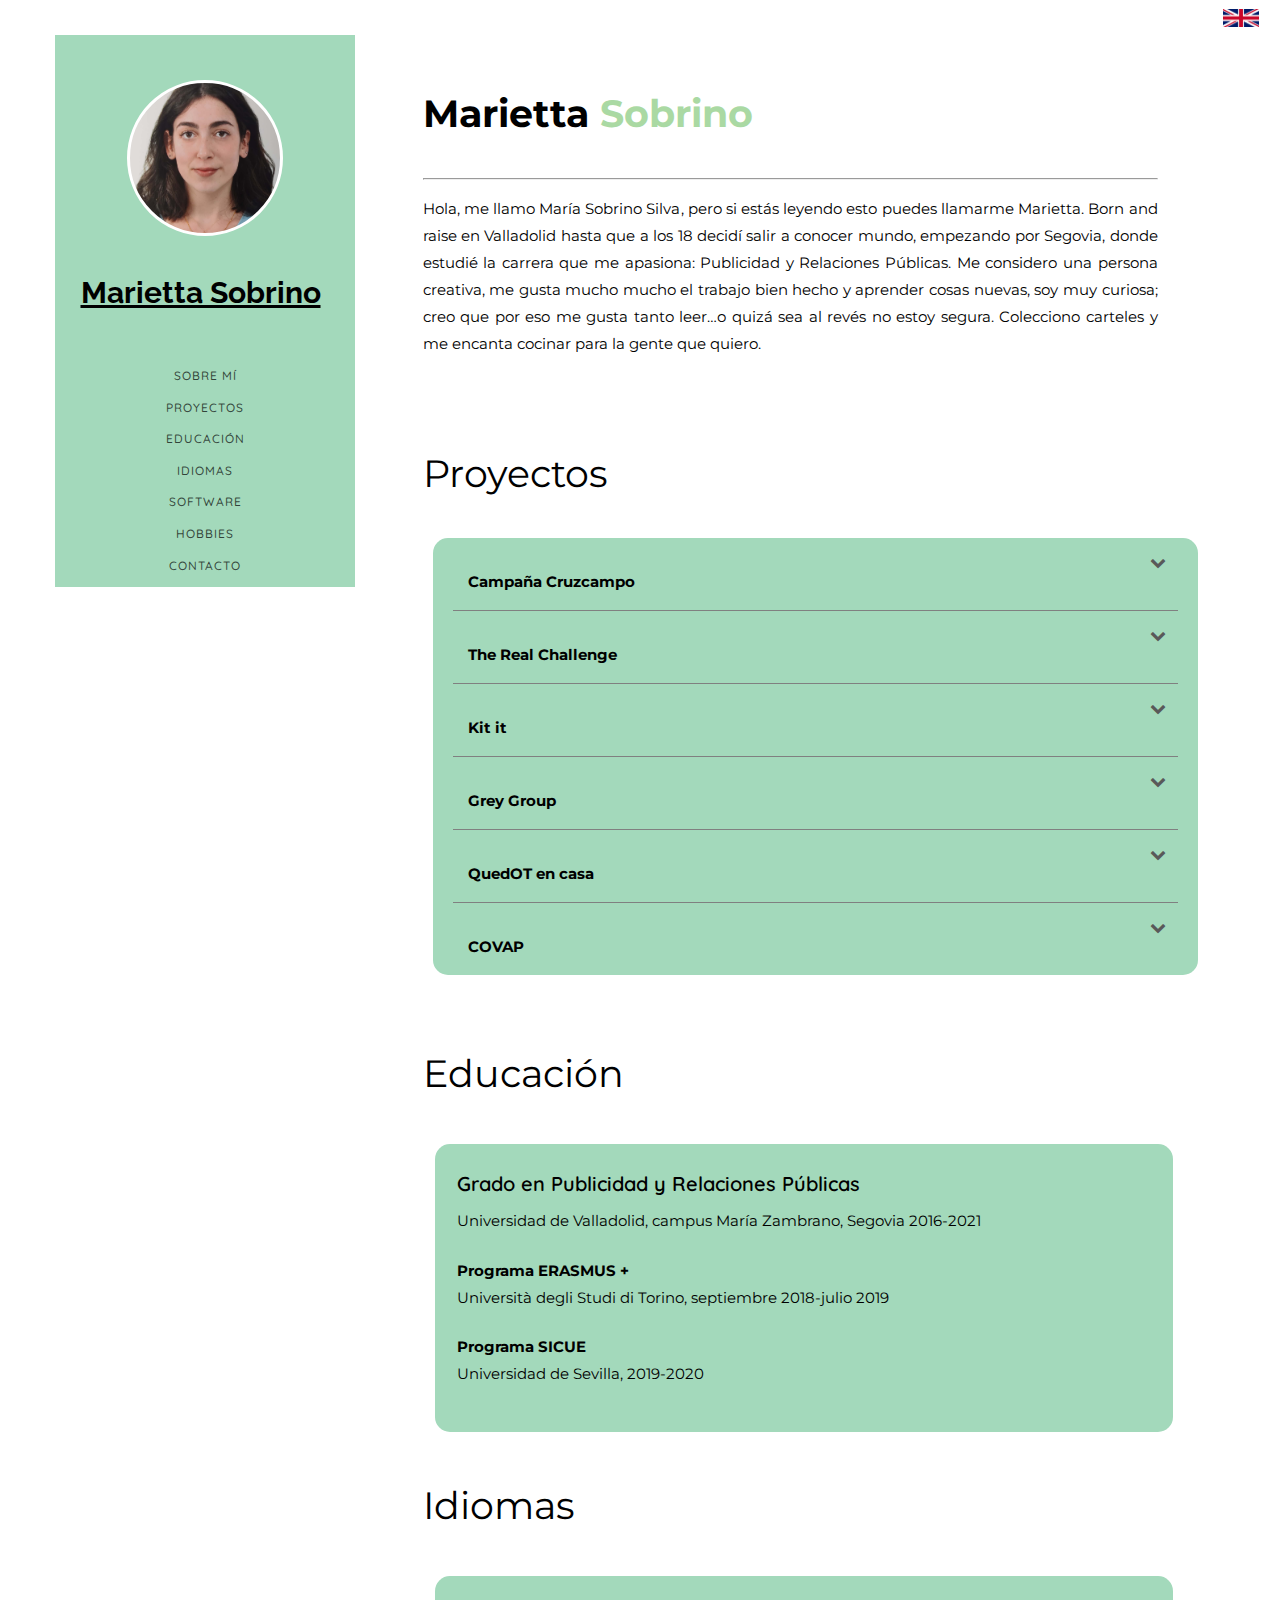
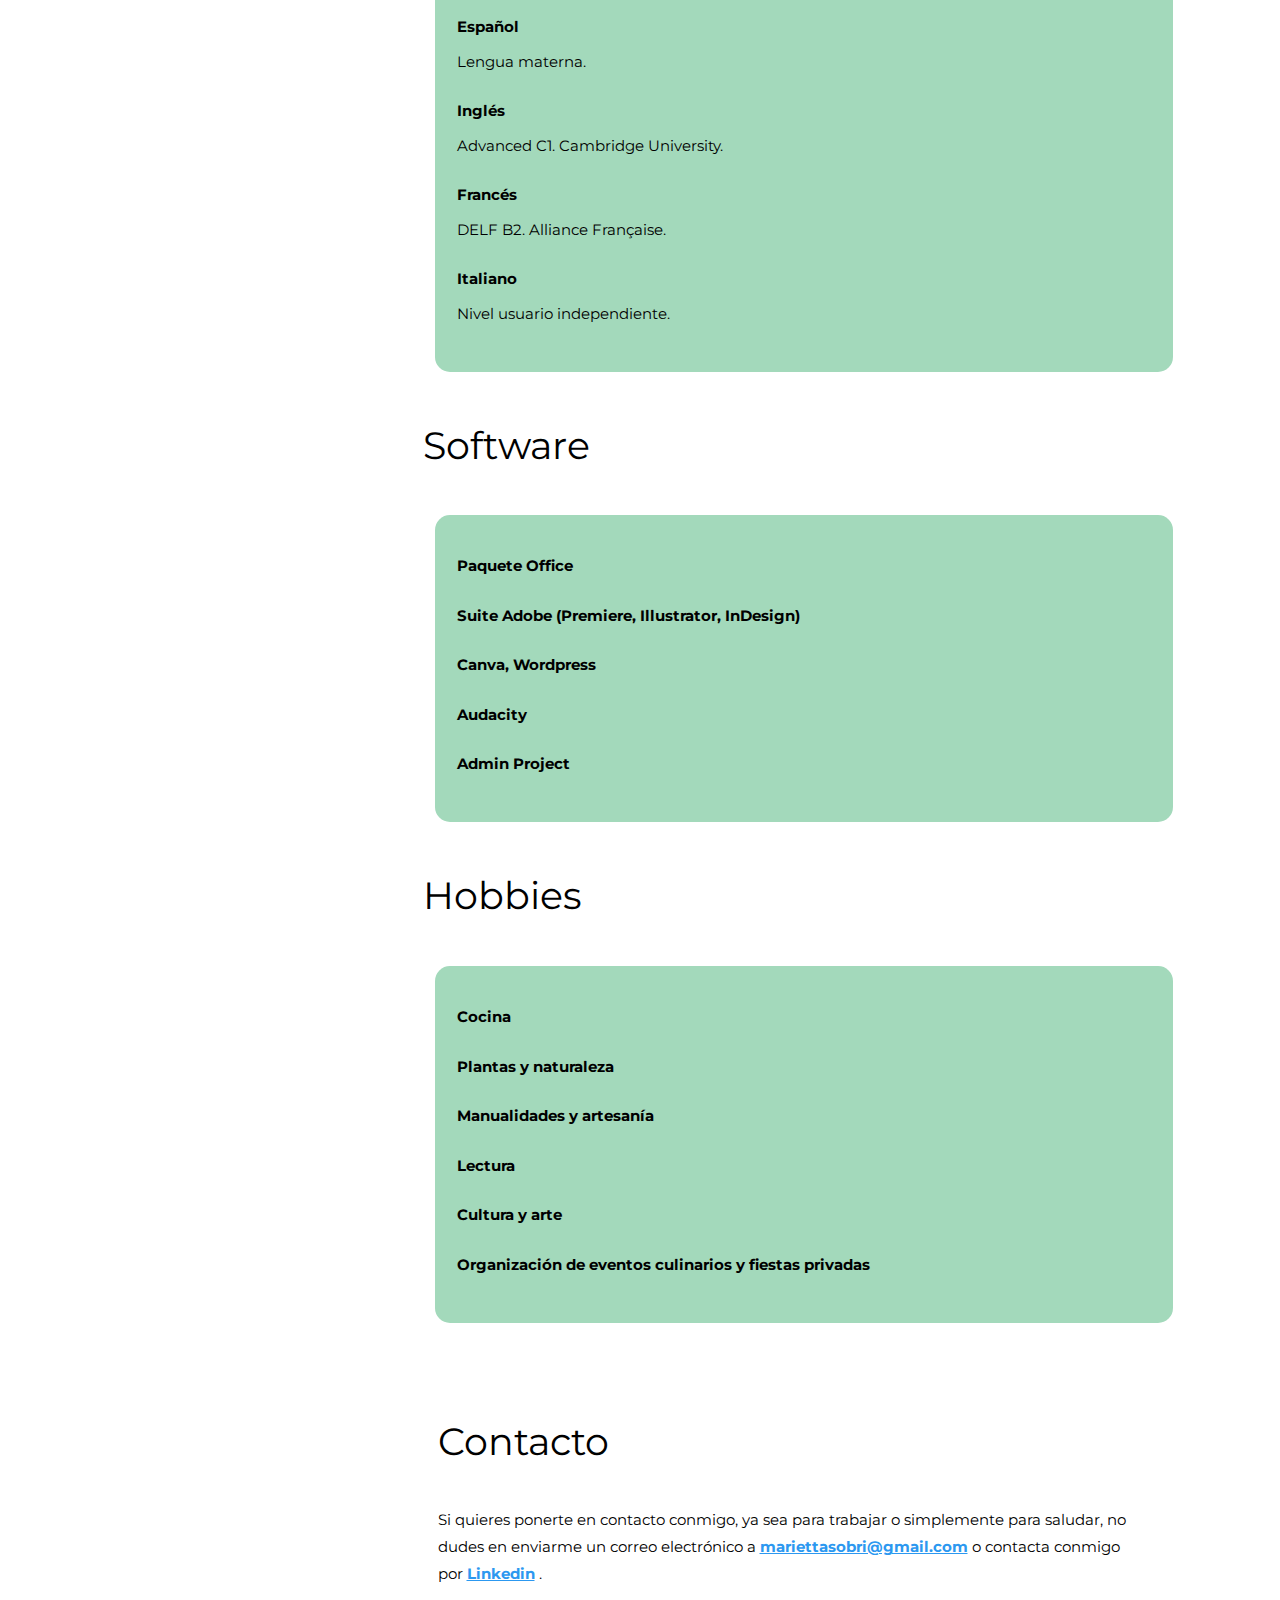
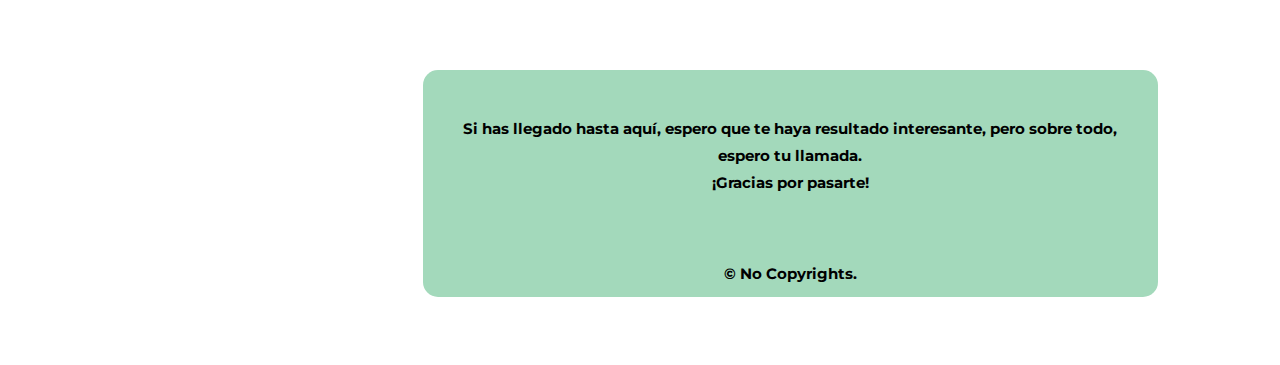
==== commit 52e0d405: "Creo que ya" ====
--- a/index.html
+++ b/index.html
@@ -106,6 +106,11 @@
                                     >
                                 </li>
                                 <li>
+                                  <a href="#" data-nav-section="languages"
+                                      >Idiomas</a
+                                  >
+                                </li>
+                                <li>
                                     <a href="#" data-nav-section="software"
                                         >Software</a
                                     >
@@ -115,11 +120,6 @@
                                       >Hobbies</a
                                   >
                               </li>
-                              <li>
-                                <a href="#" data-nav-section="languages"
-                                    >Idiomas</a
-                                >
-                            </li>
                                 <li>
                                     <a href="#" data-nav-section="contact"
                                         >Contacto</a
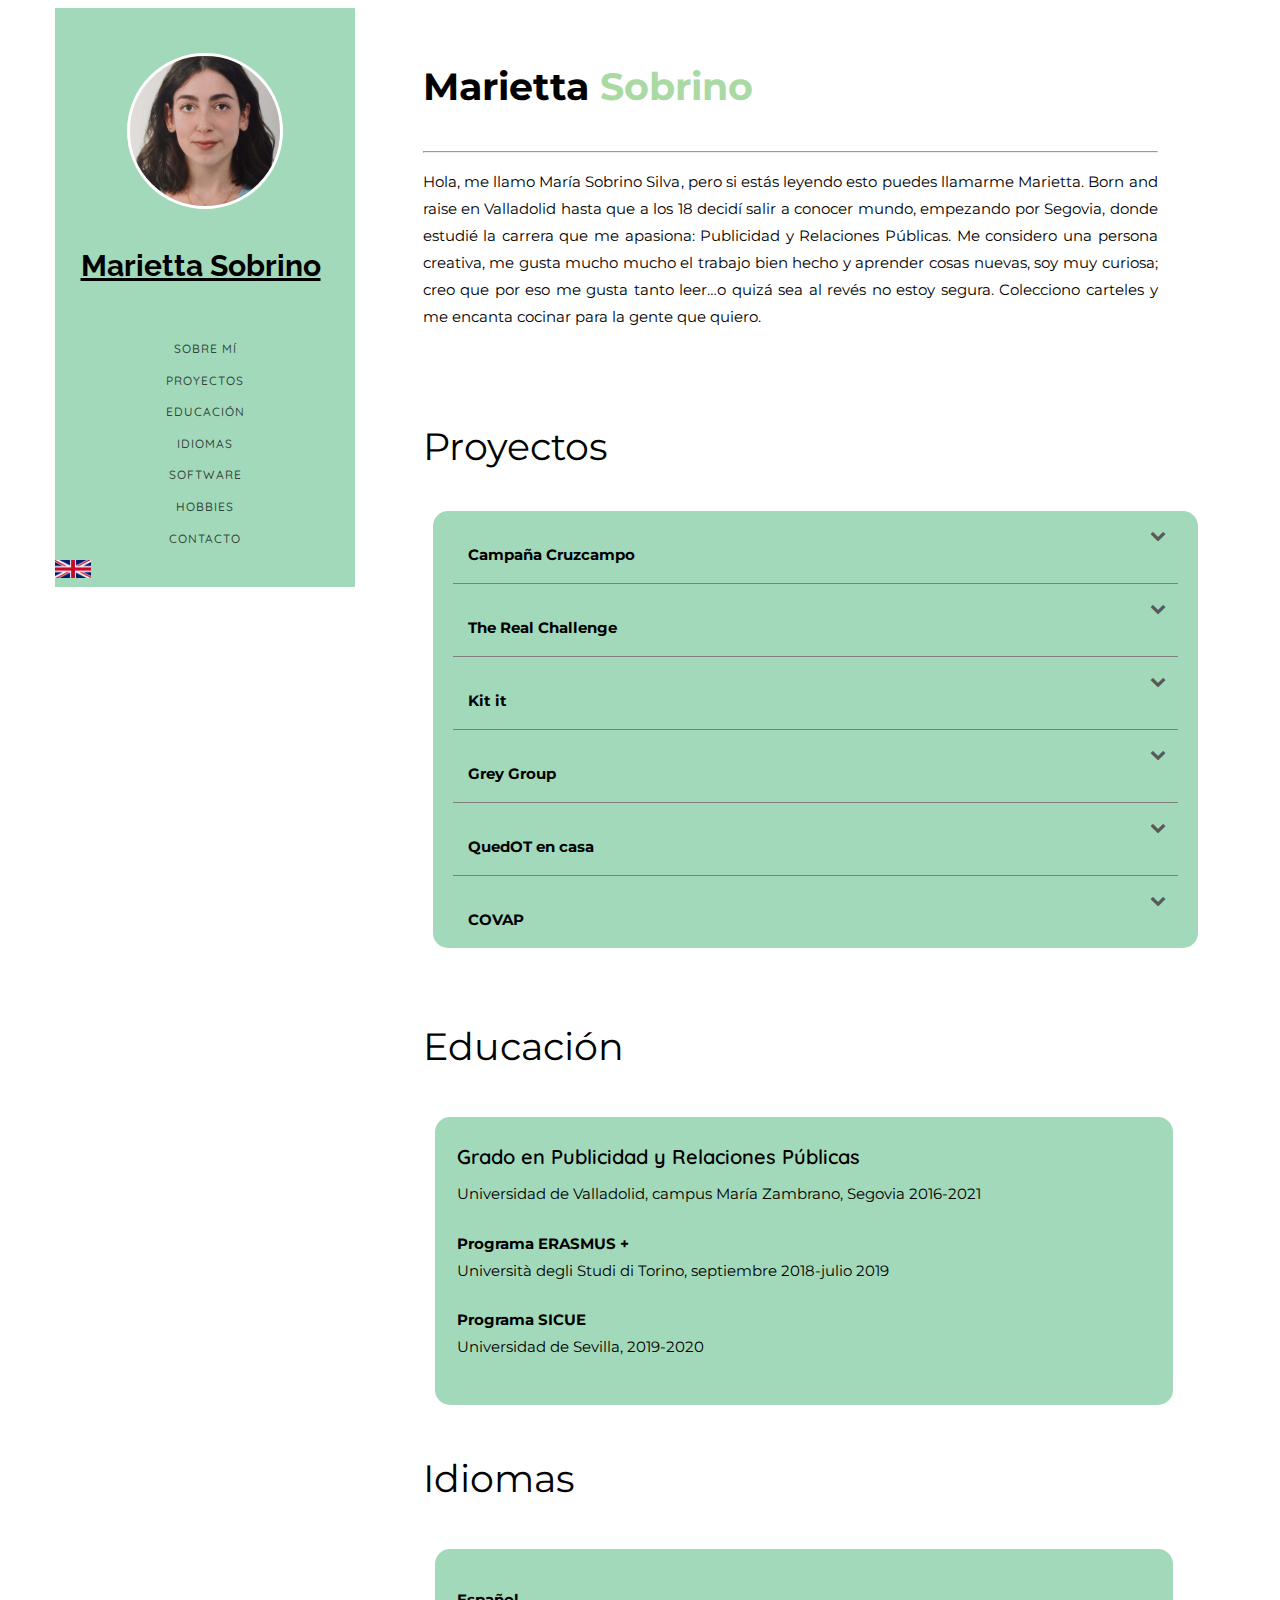
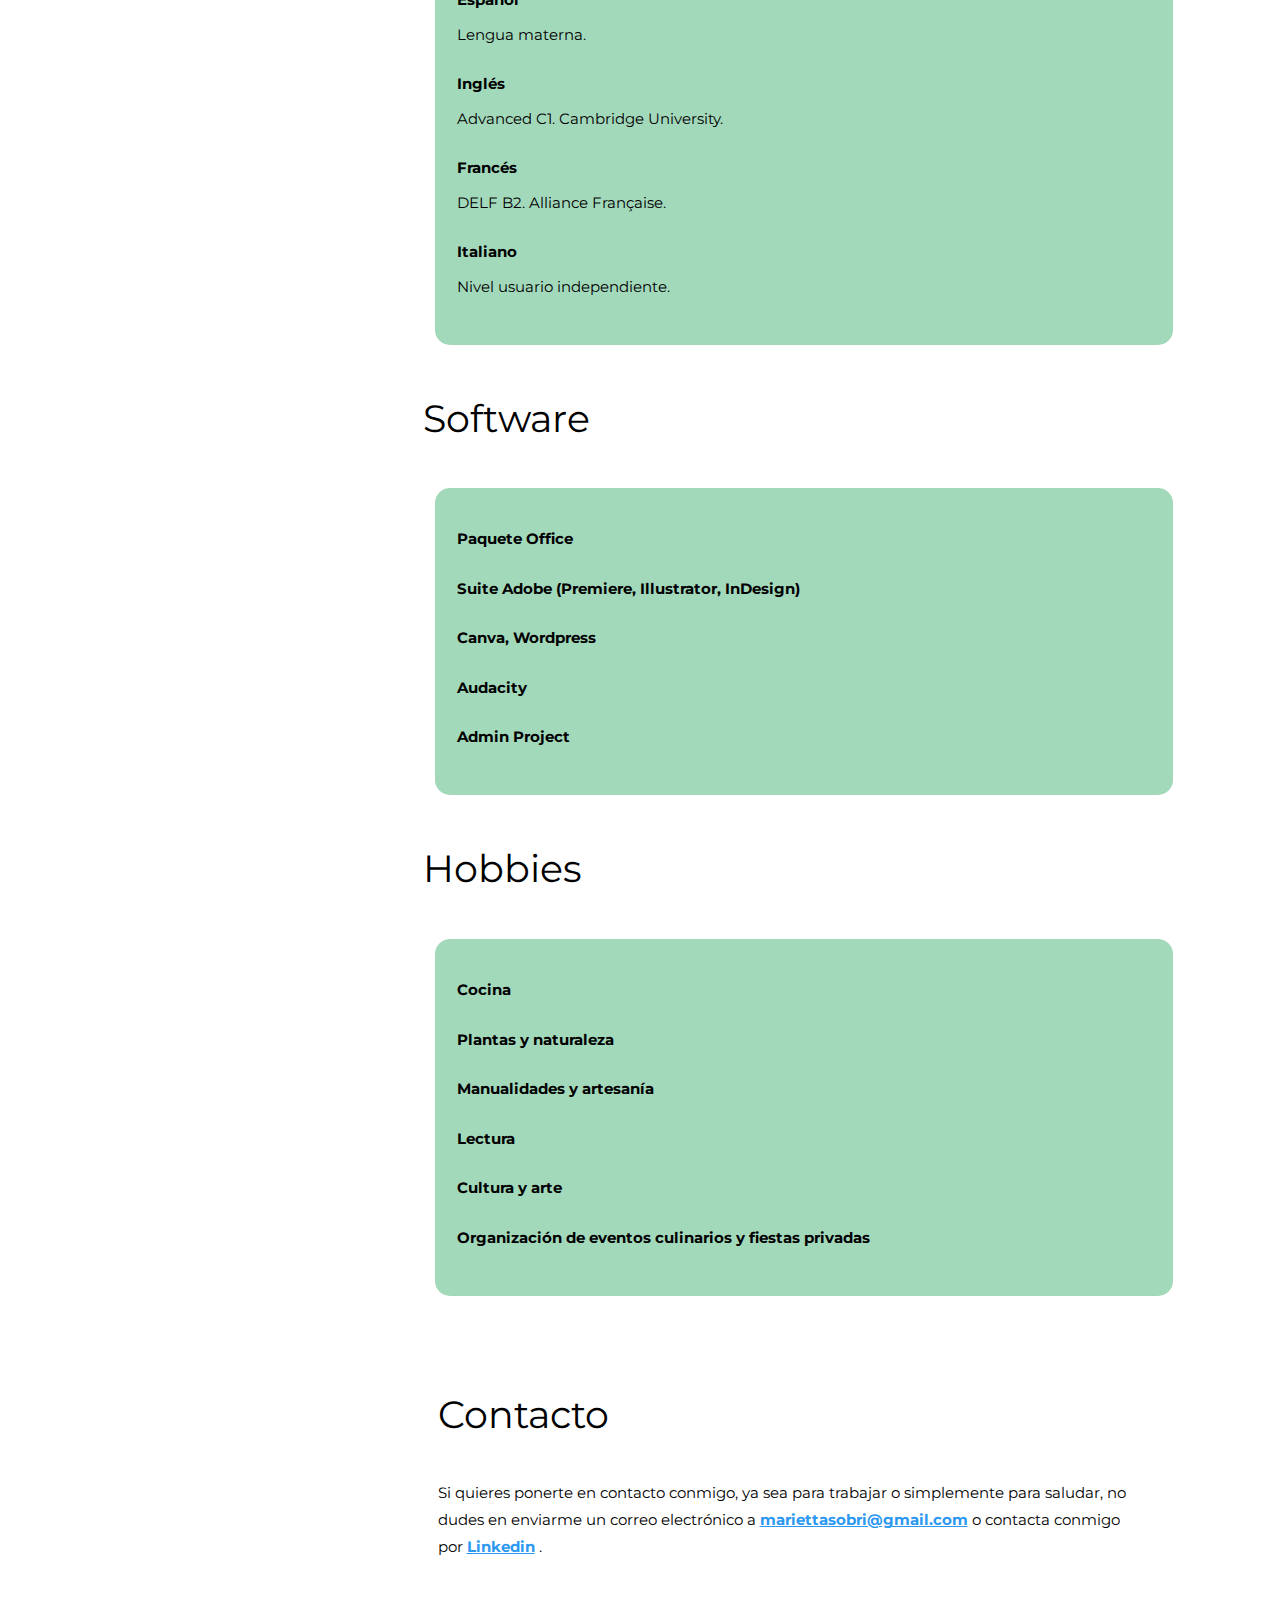
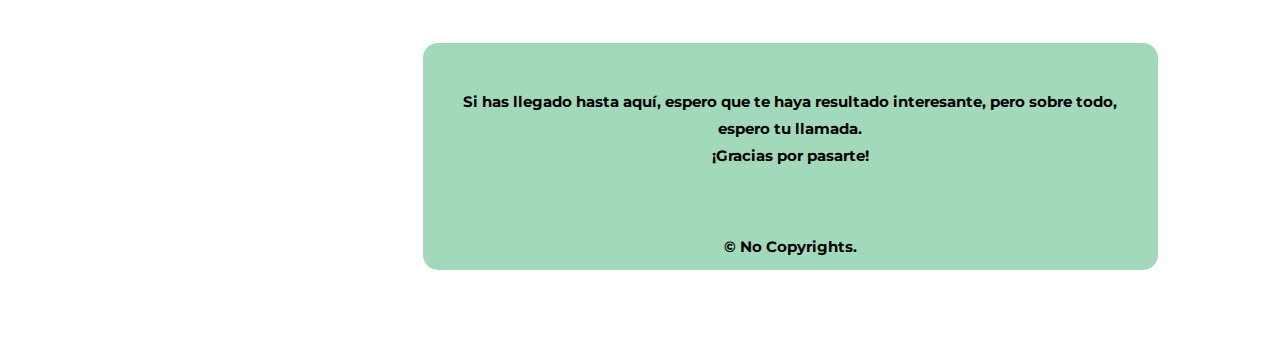
==== commit e7e04388: "Update index.html" ====
--- a/index.html
+++ b/index.html
@@ -47,11 +47,6 @@
     </head>
 
     <body>
-        <div style="float: right; padding-right: 1%">
-            <a href="index-en.html"
-                ><img height="18" width="36" src="images/uk_flag.png"
-            /></a>
-        </div>
         <div id="colorlib-page">
             <div class="container-wrap">
                 <a
@@ -126,6 +121,11 @@
                                     >
                                 </li>
                             </ul>
+                        </div>
+                        <div>
+                            <a href="index-en.html"
+                                ><img height="18" width="36" src="images/uk_flag.png"
+                            /></a>
                         </div>
                     </nav>
                 </aside>
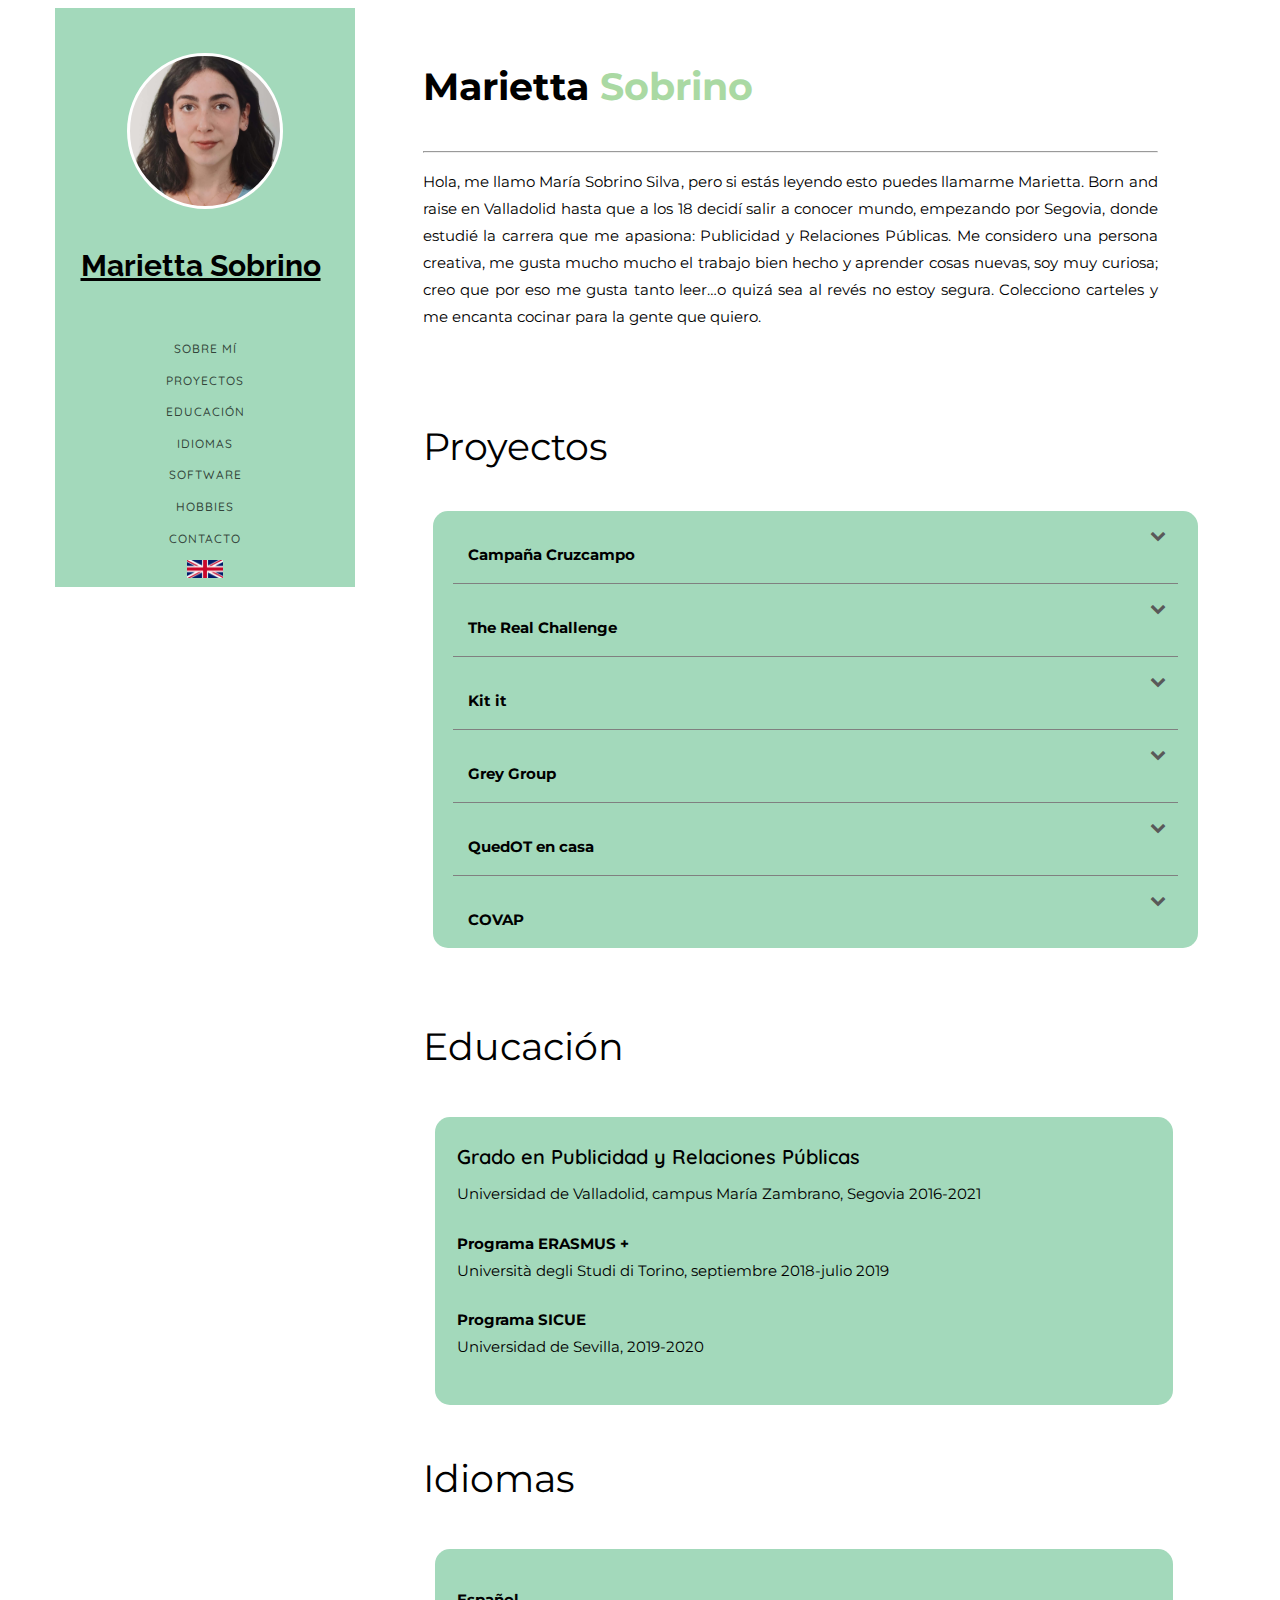
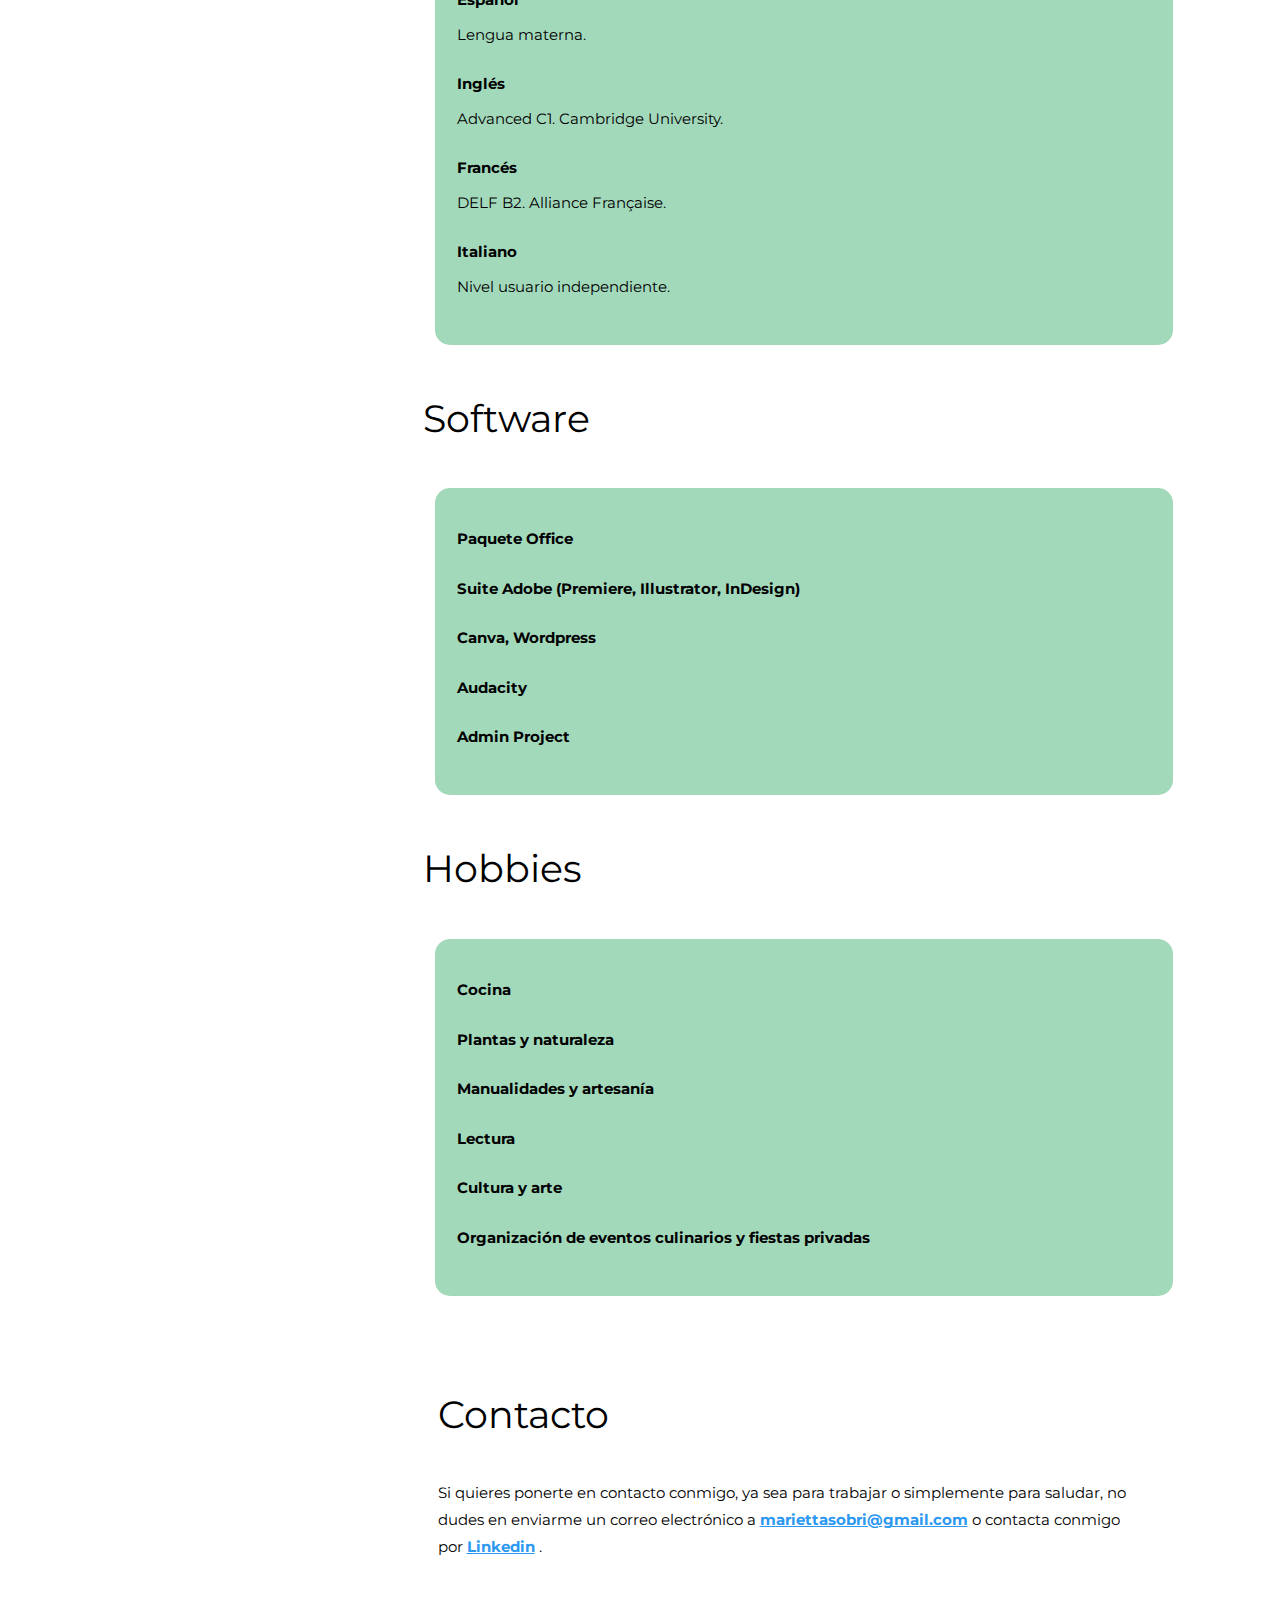
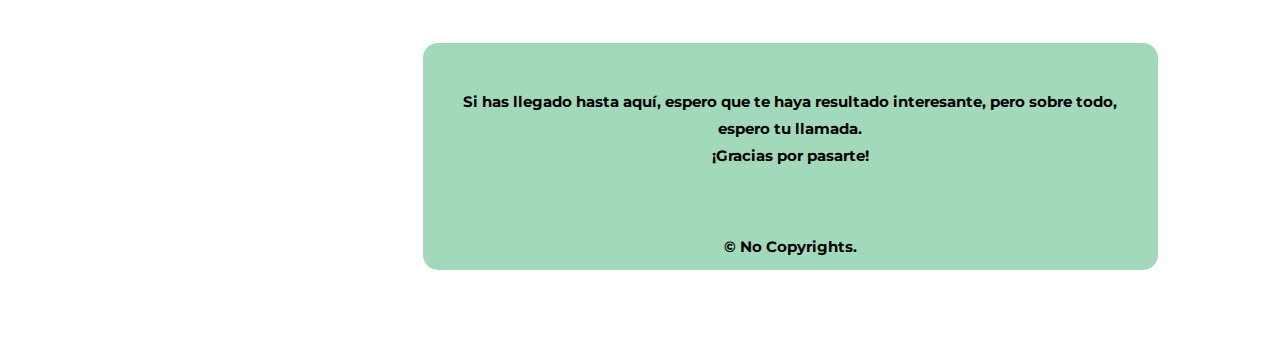
==== commit 7a9d9f7f: "Movemos las banderitas" ====
--- a/index.html
+++ b/index.html
@@ -122,7 +122,7 @@
                                 </li>
                             </ul>
                         </div>
-                        <div>
+                        <div style="display: flex;justify-content: center;">
                             <a href="index-en.html"
                                 ><img height="18" width="36" src="images/uk_flag.png"
                             /></a>
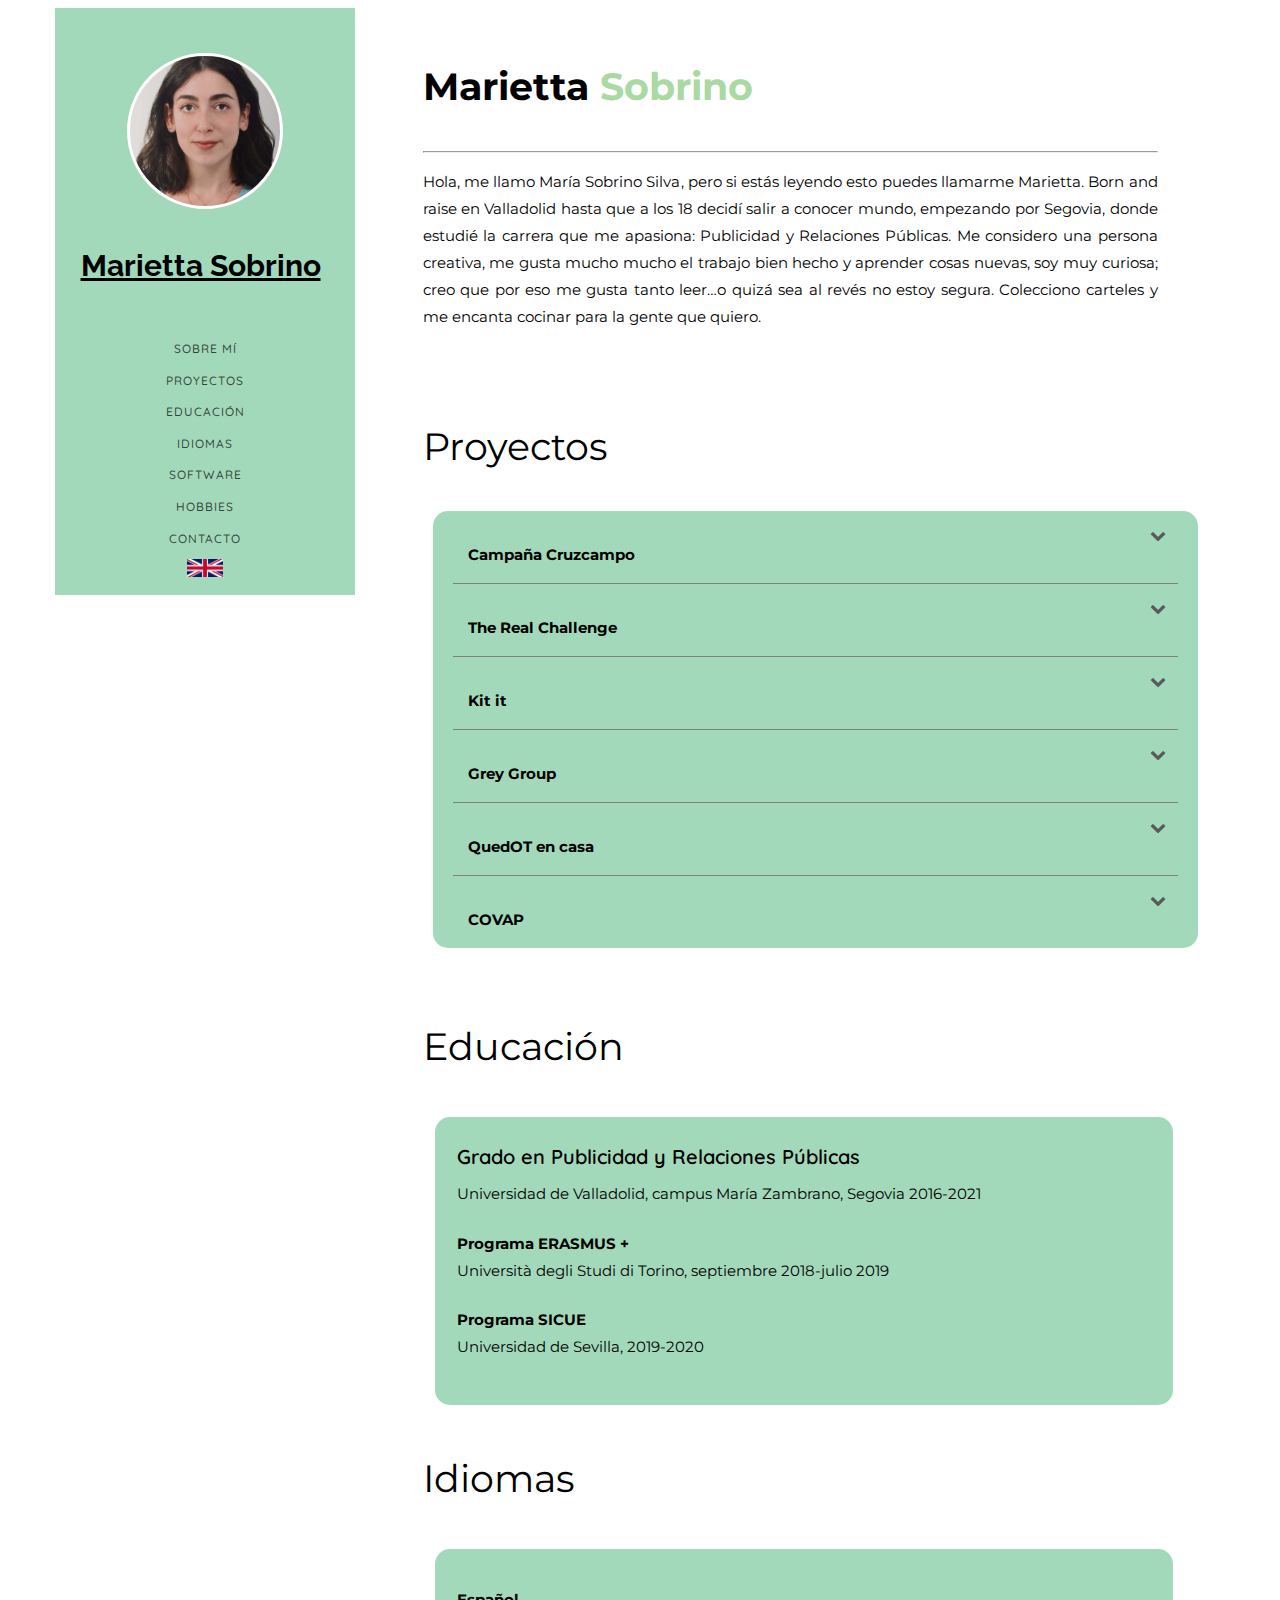
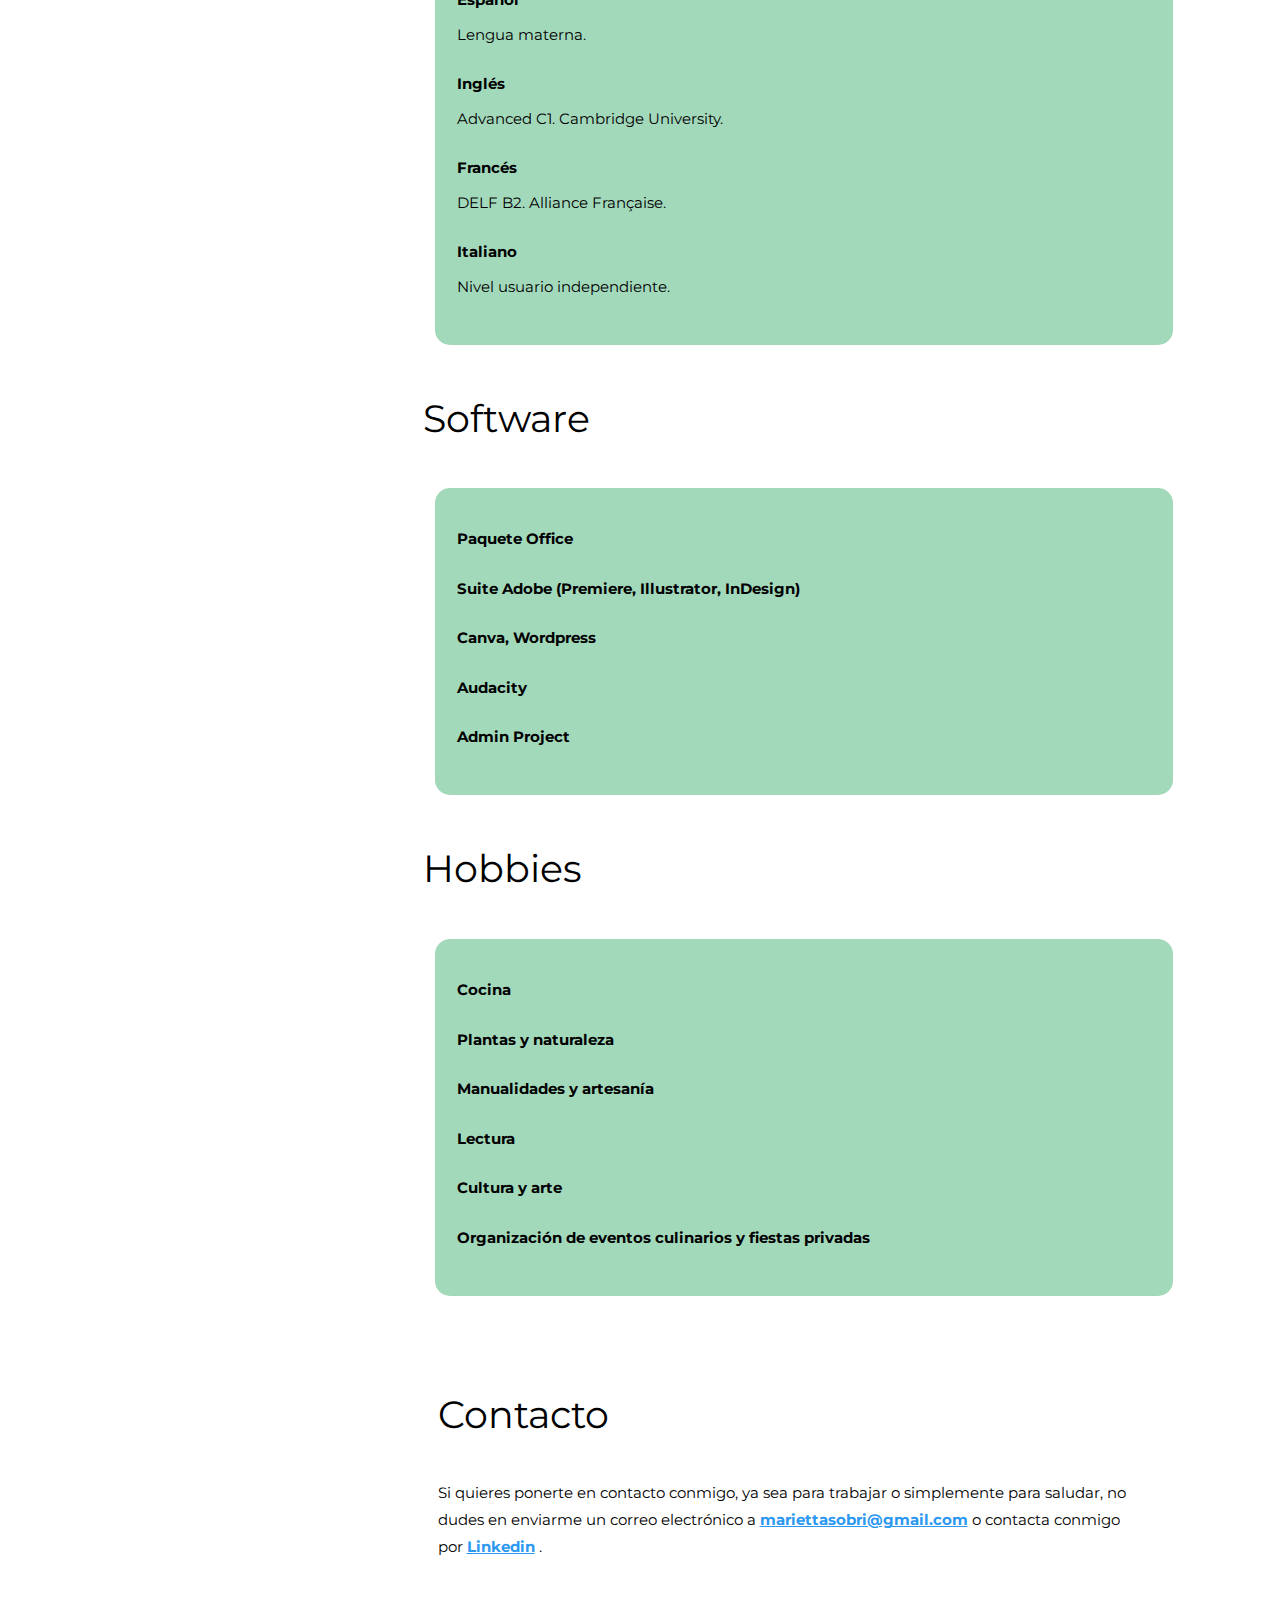
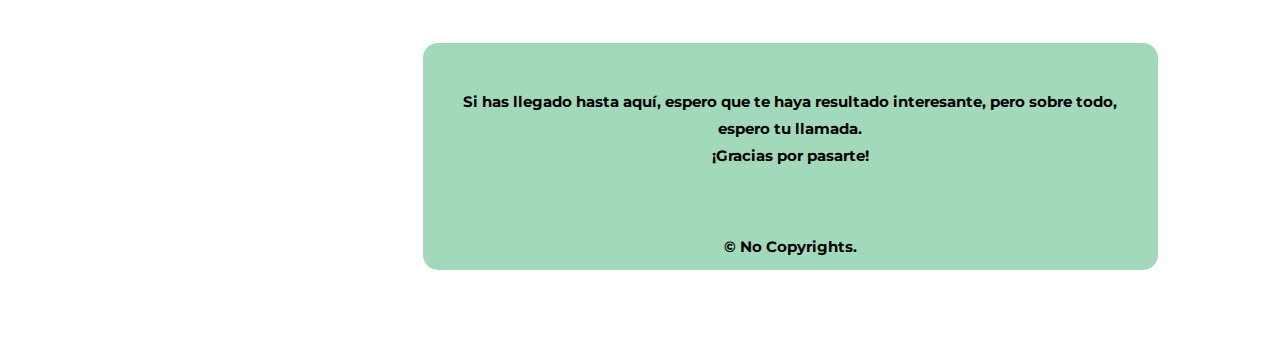
==== commit 7cfa3b87: "Meto las banderitas en un li" ====
--- a/index.html
+++ b/index.html
@@ -120,12 +120,12 @@
                                         >Contacto</a
                                     >
                                 </li>
-                            </ul>
-                        </div>
-                        <div style="display: flex;justify-content: center;">
-                            <a href="index-en.html"
+                                <li>
+                                    <a href="index-en.html"
                                 ><img height="18" width="36" src="images/uk_flag.png"
                             /></a>
+                                </li>
+                            </ul>
                         </div>
                     </nav>
                 </aside>
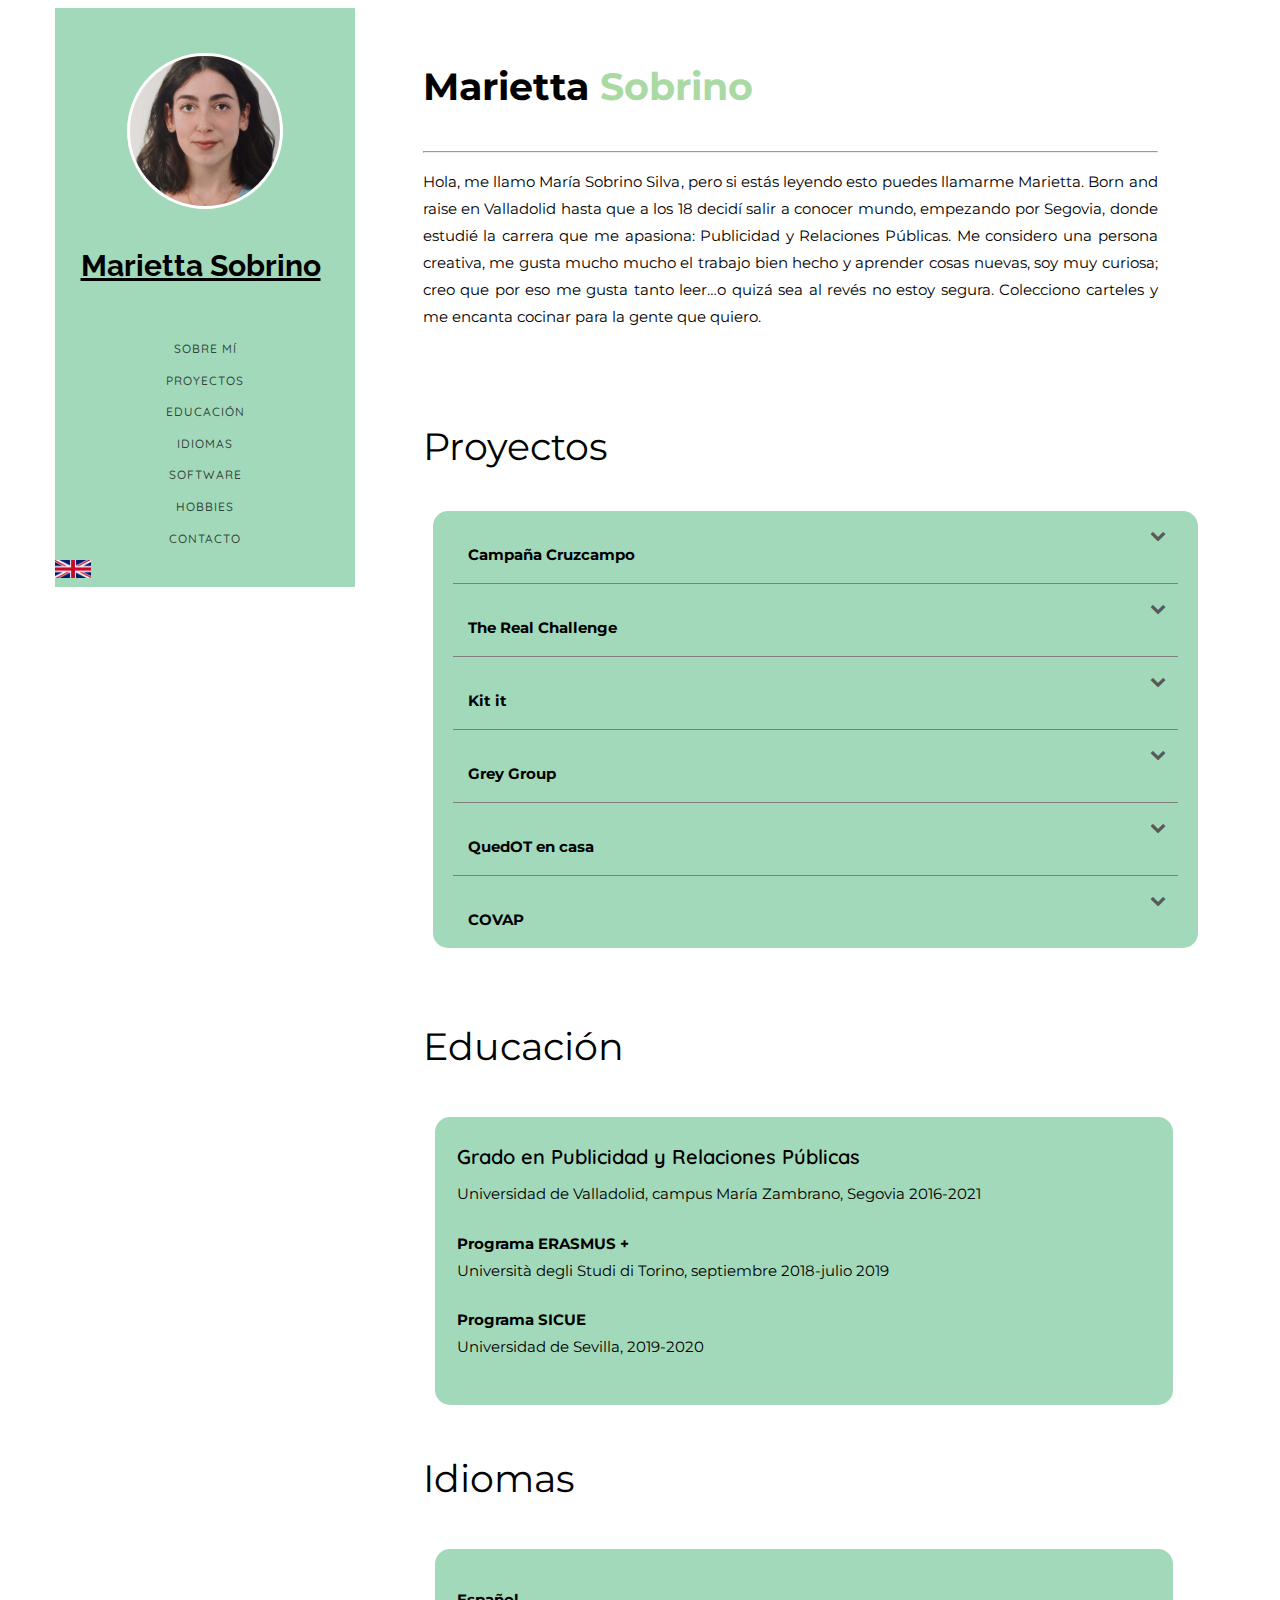
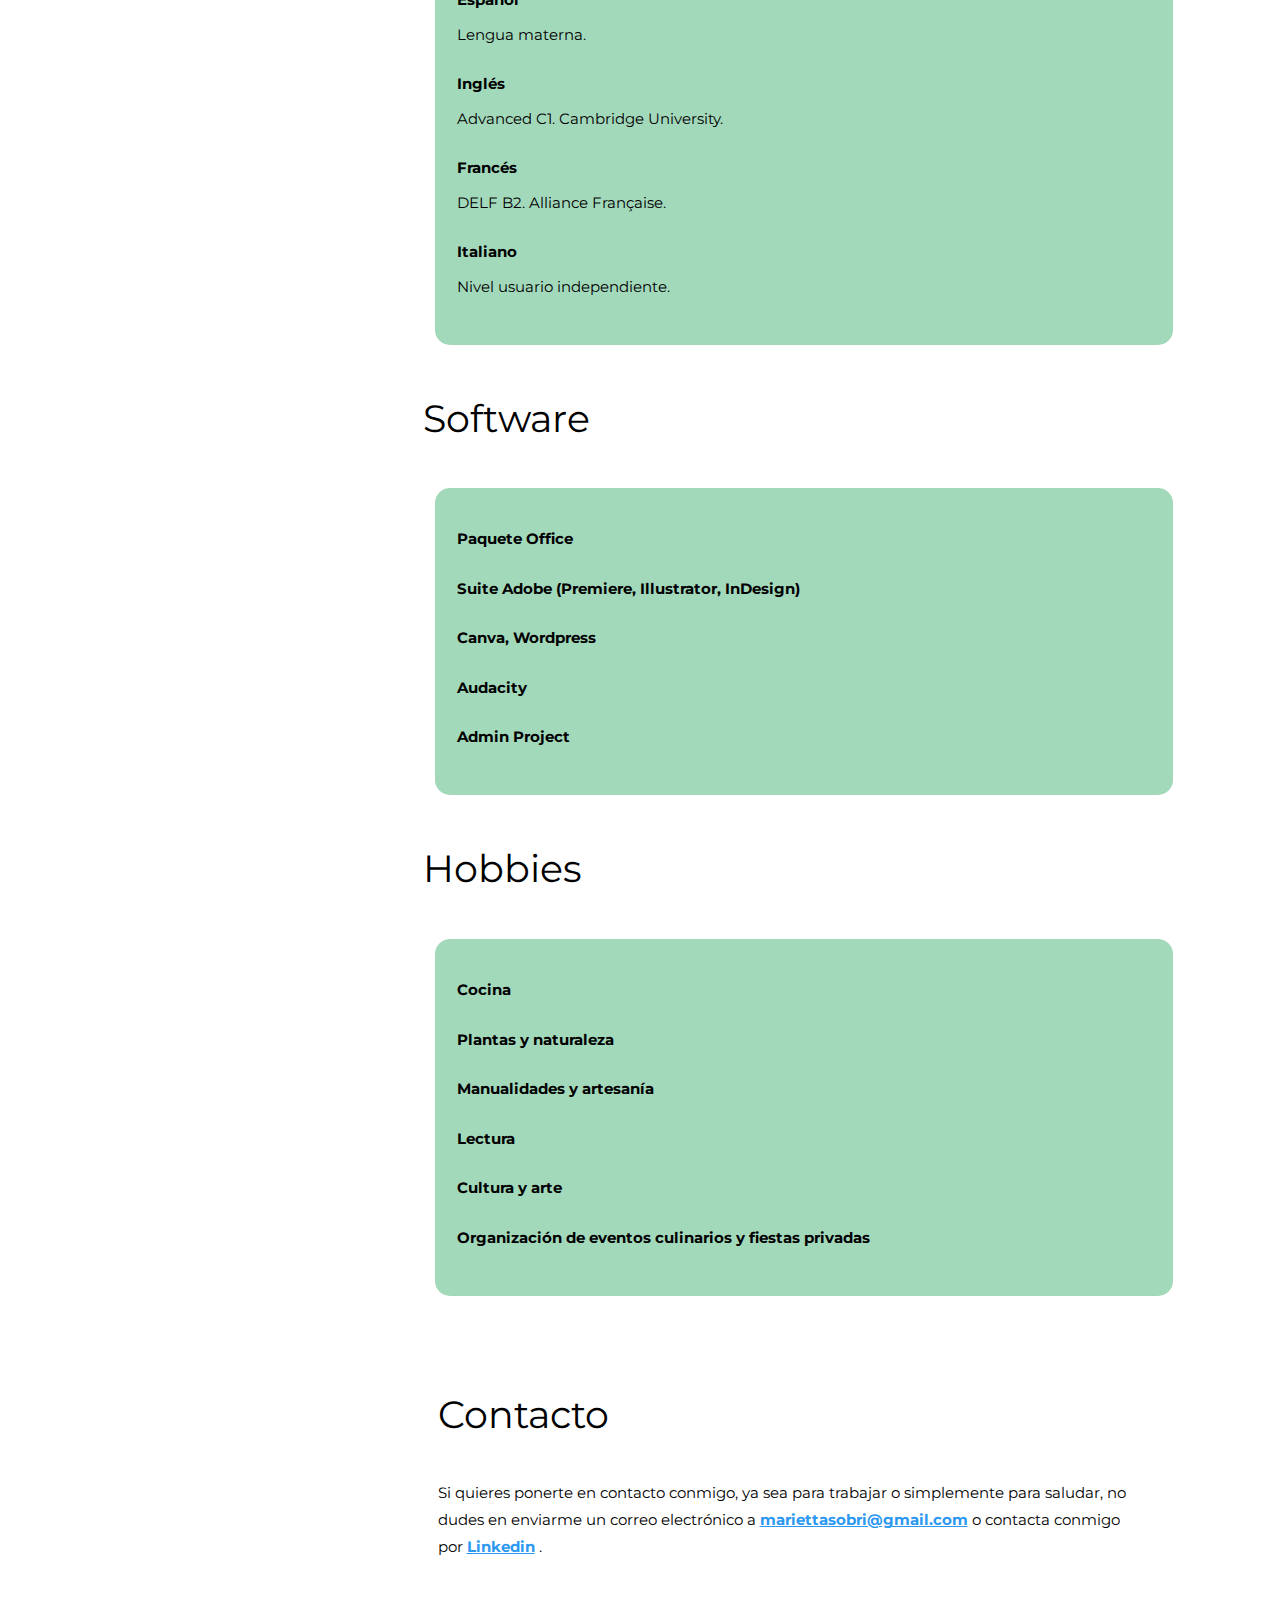
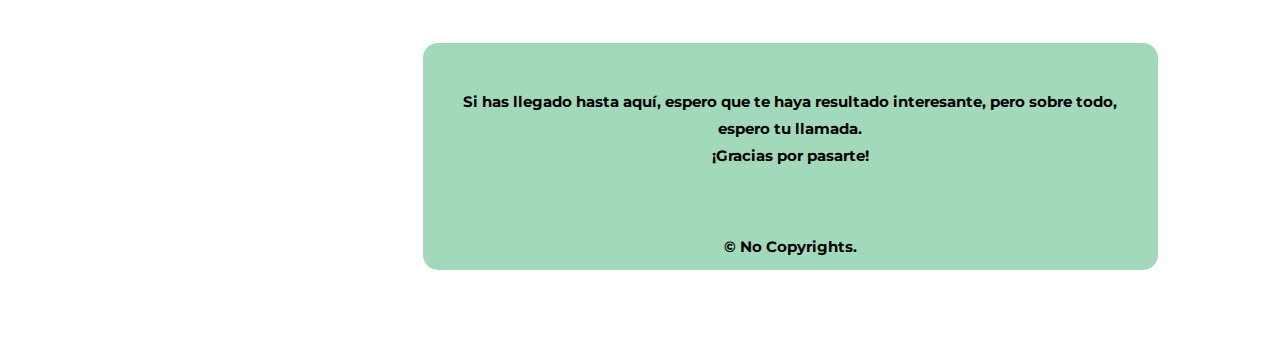
==== commit aed7d717: "Update index.html" ====
--- a/index.html
+++ b/index.html
@@ -120,12 +120,10 @@
                                         >Contacto</a
                                     >
                                 </li>
-                                <li>
-                                    <a href="index-en.html"
-                                ><img height="18" width="36" src="images/uk_flag.png"
-                            /></a>
-                                </li>
                             </ul>
+                            <div>
+                                <a href="index-en.html"><img height="18" width="36" src="images/uk_flag.png"/></a>
+                            </div>
                         </div>
                     </nav>
                 </aside>
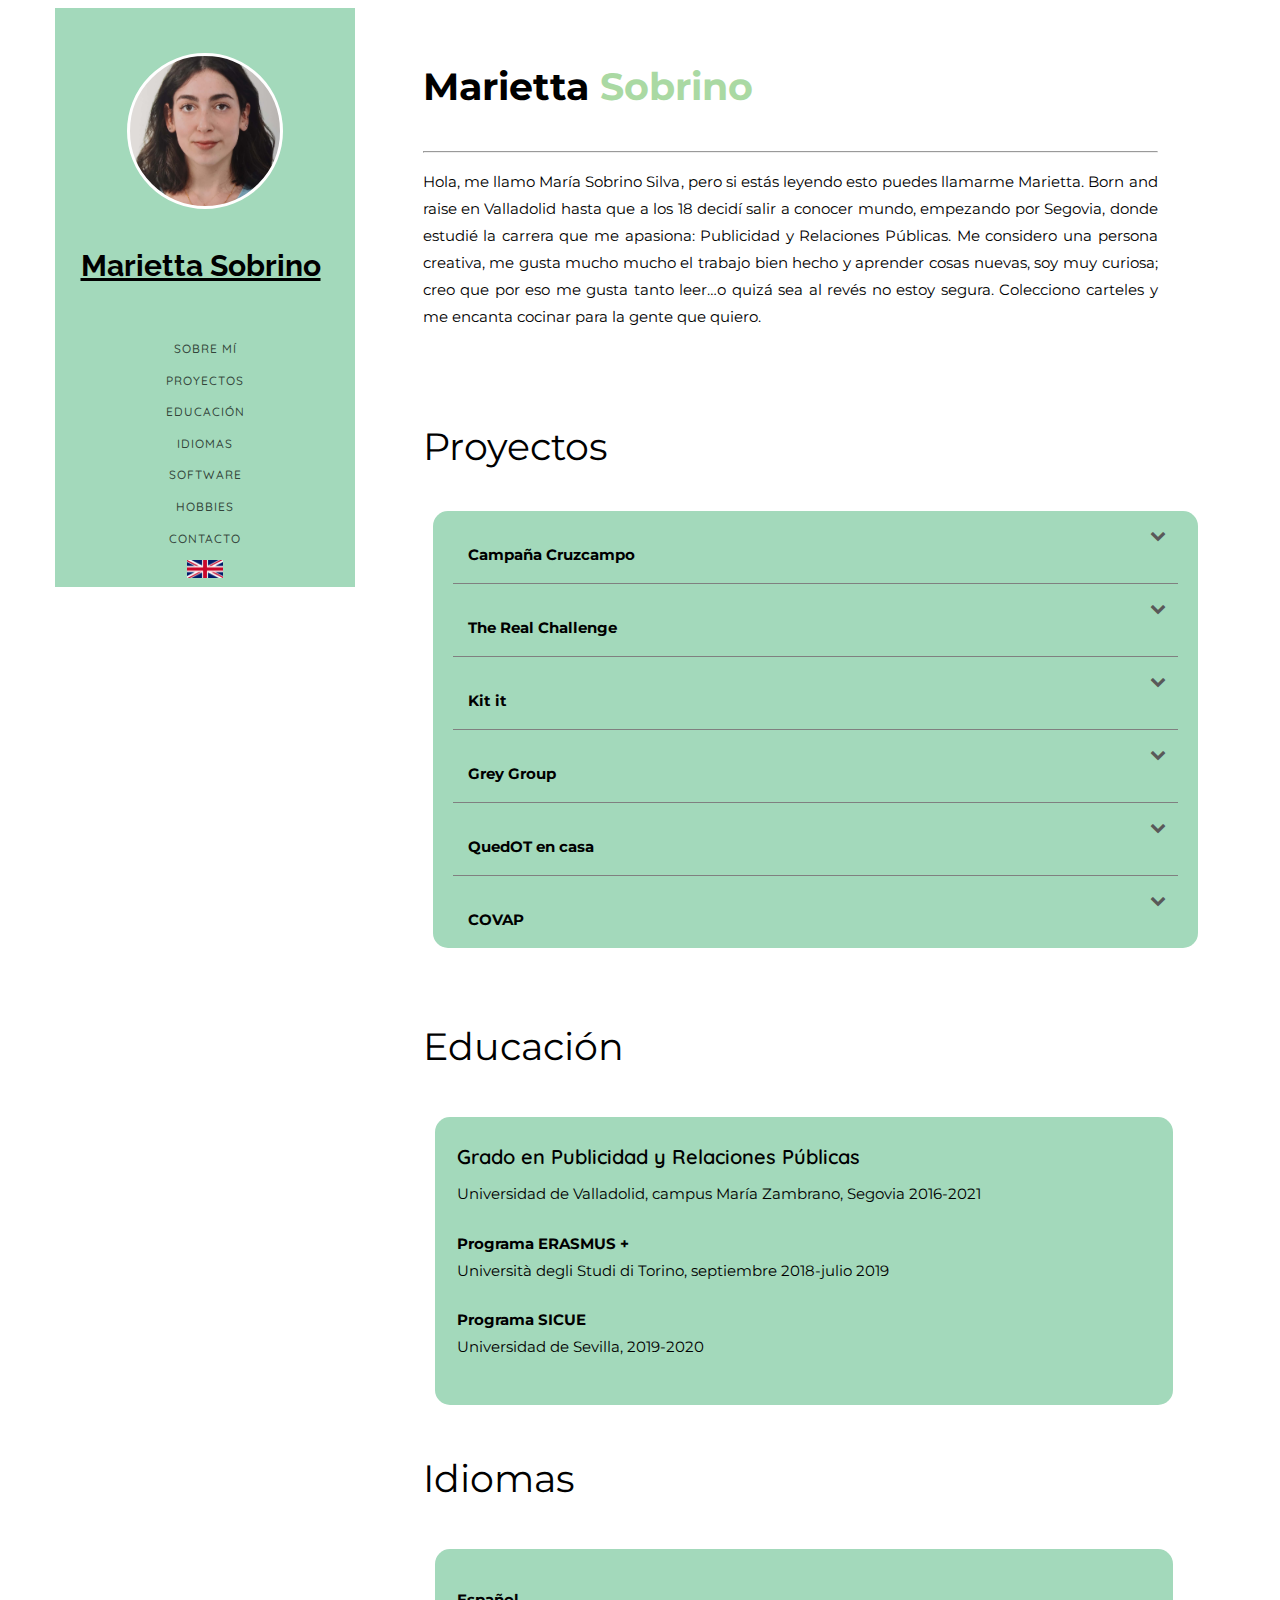
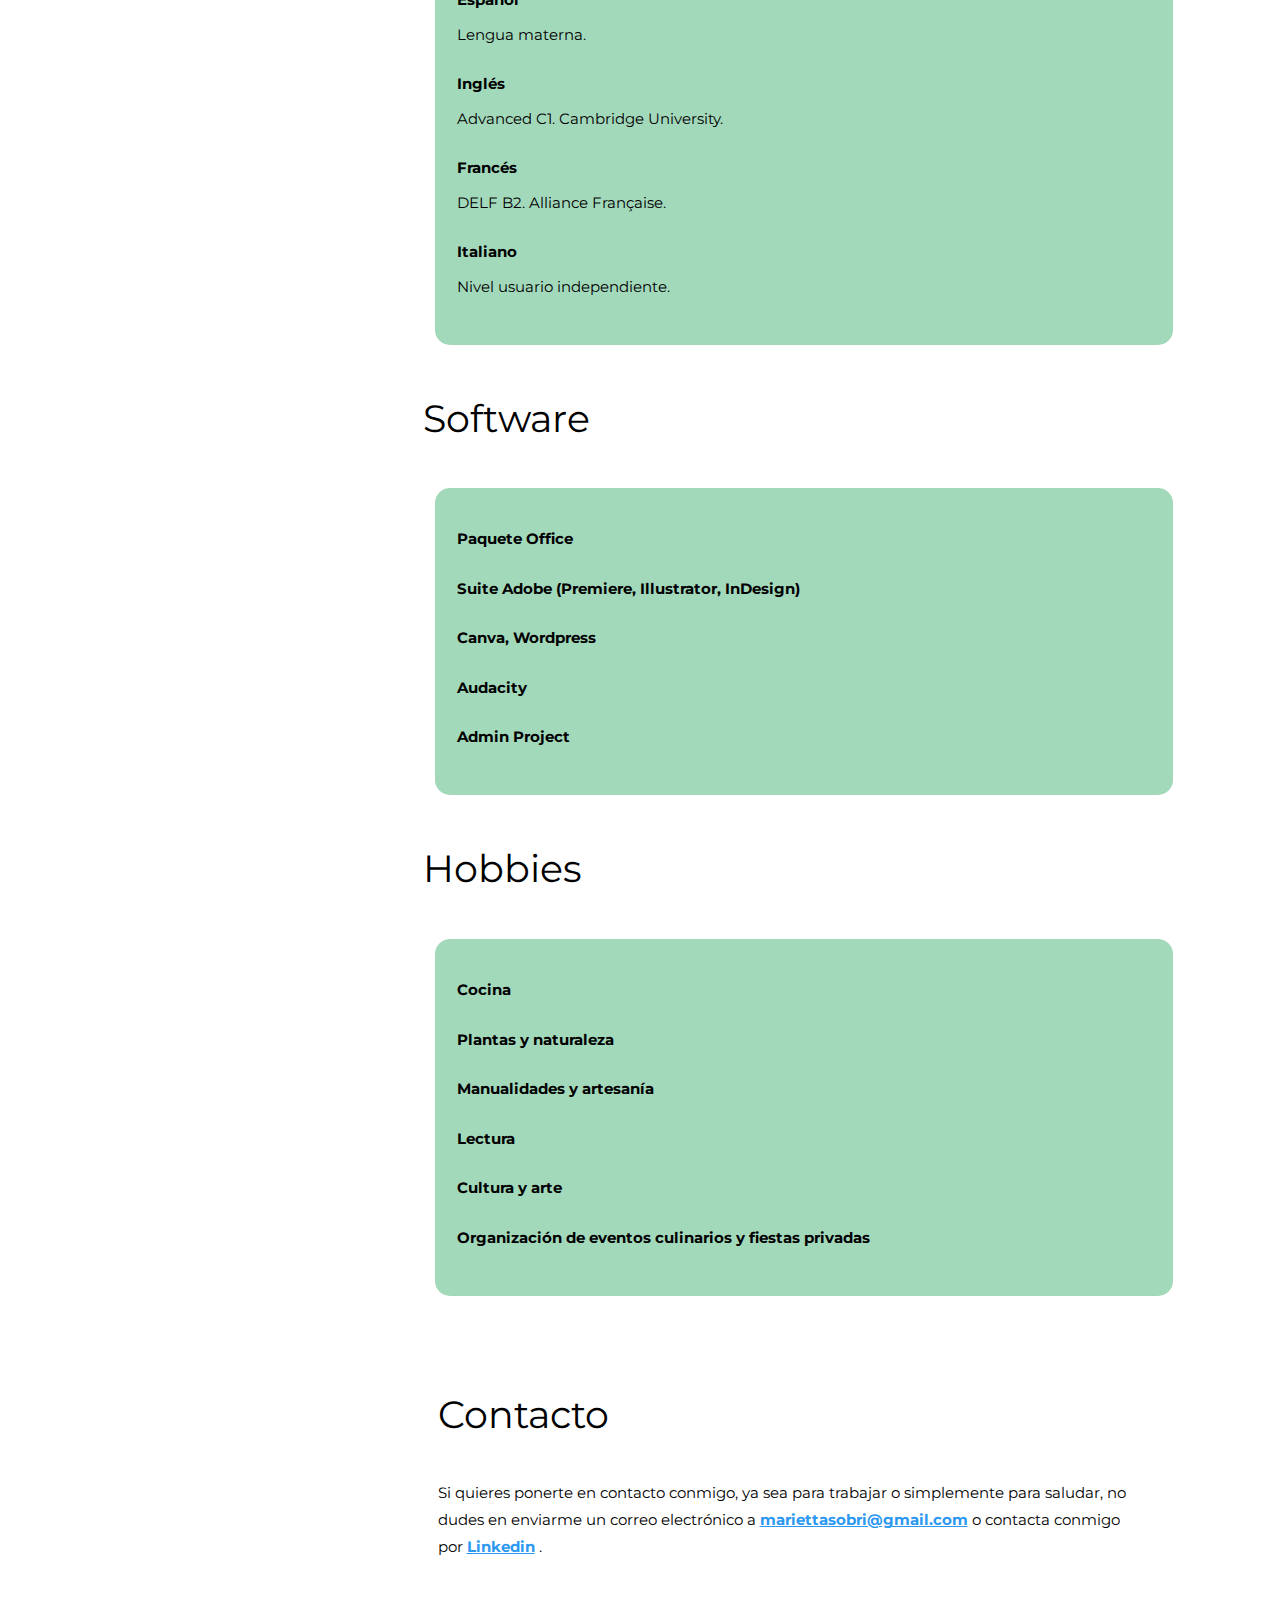
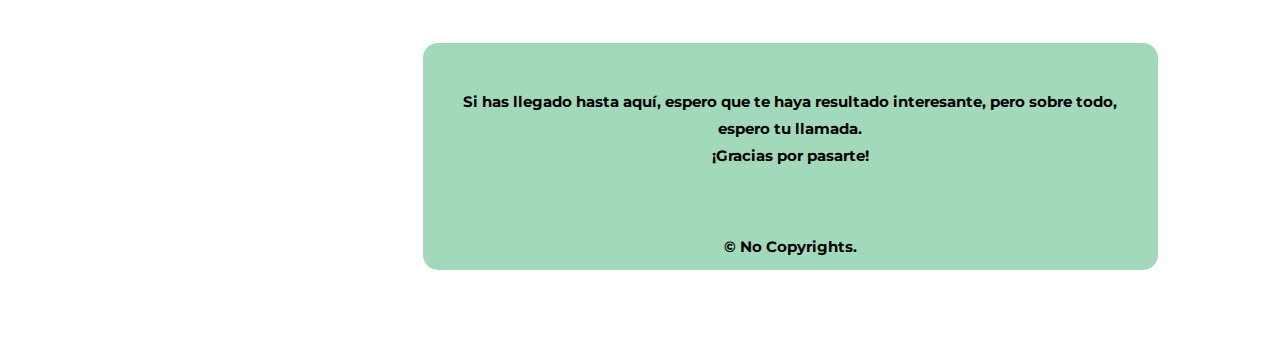
==== commit b637d468: "Coloco las banderas en su sitio y ya son clickables" ====
--- a/index.html
+++ b/index.html
@@ -121,9 +121,9 @@
                                     >
                                 </li>
                             </ul>
-                            <div>
-                                <a href="index-en.html"><img height="18" width="36" src="images/uk_flag.png"/></a>
-                            </div>
+                        </div>
+                        <div style="display: flex;justify-content: center;">
+                            <a href="index-en.html"><img height="18" width="36" src="images/uk_flag.png"/></a>
                         </div>
                     </nav>
                 </aside>
